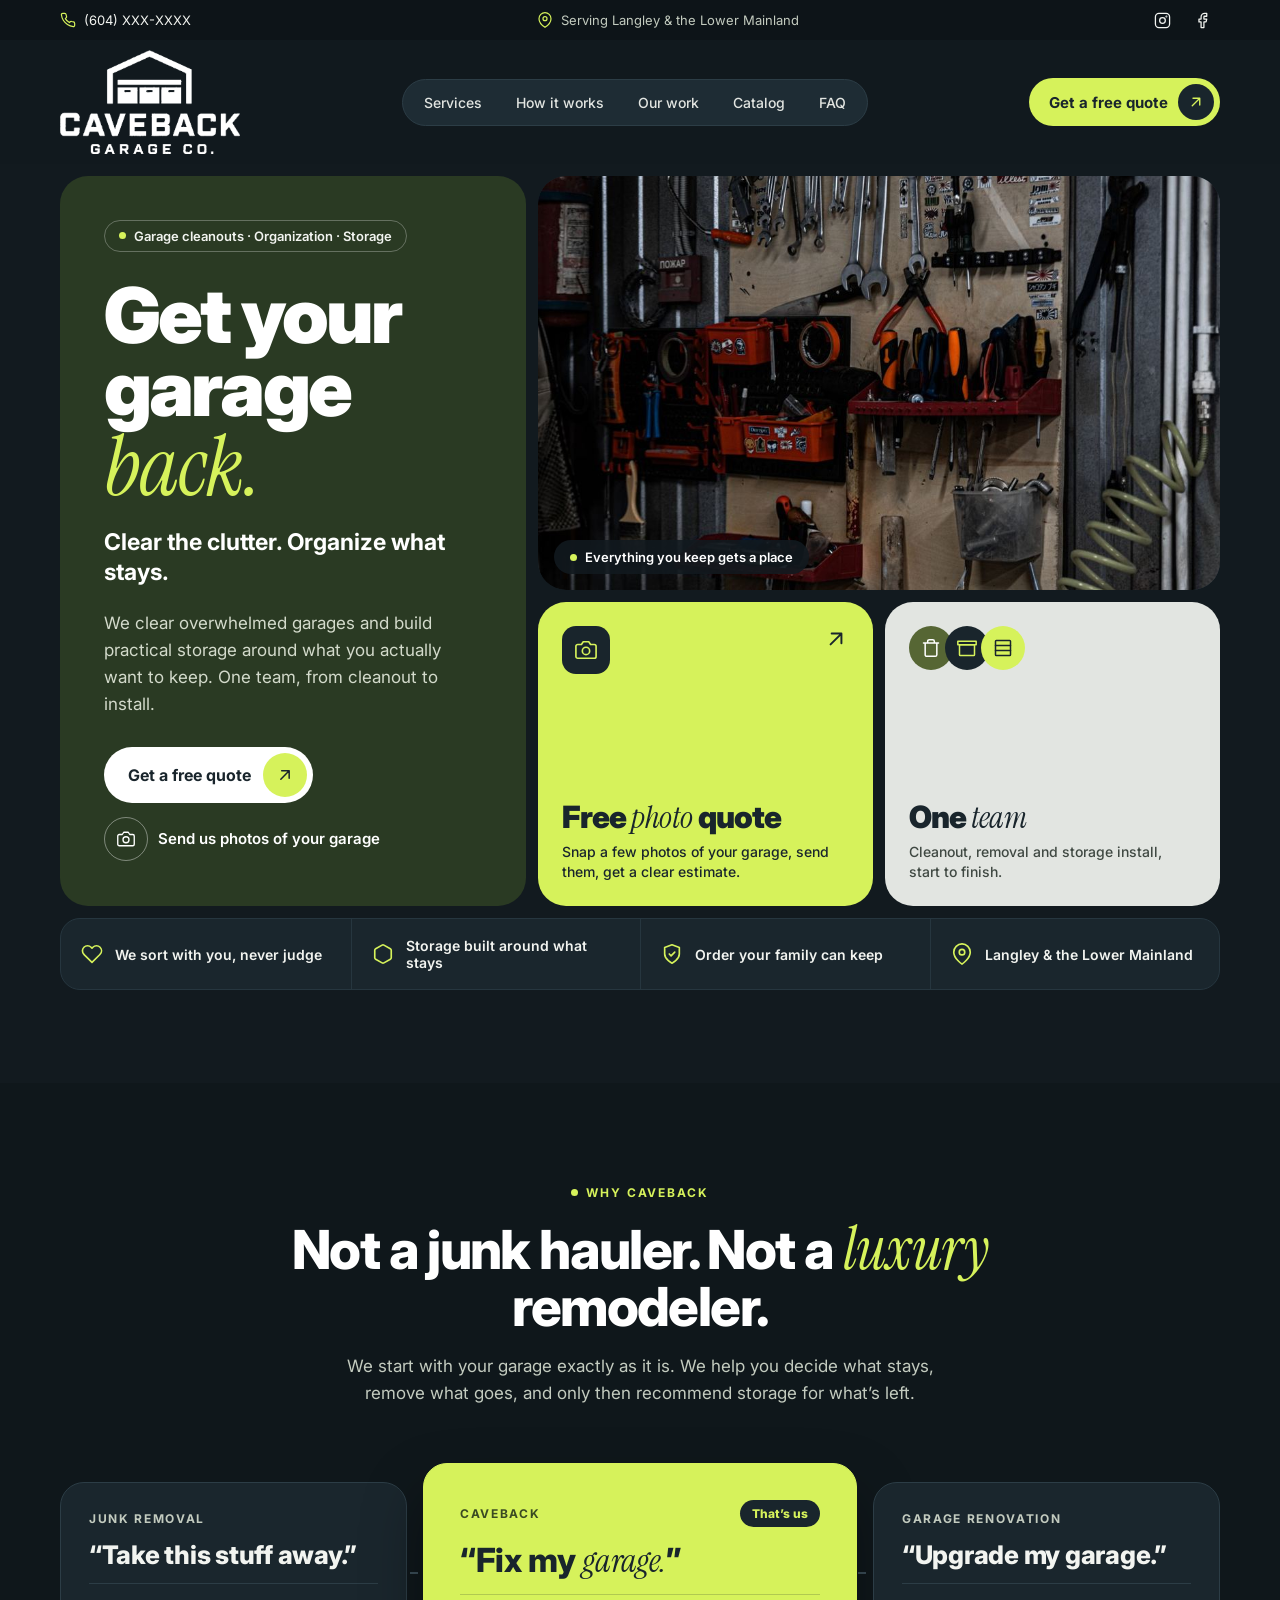
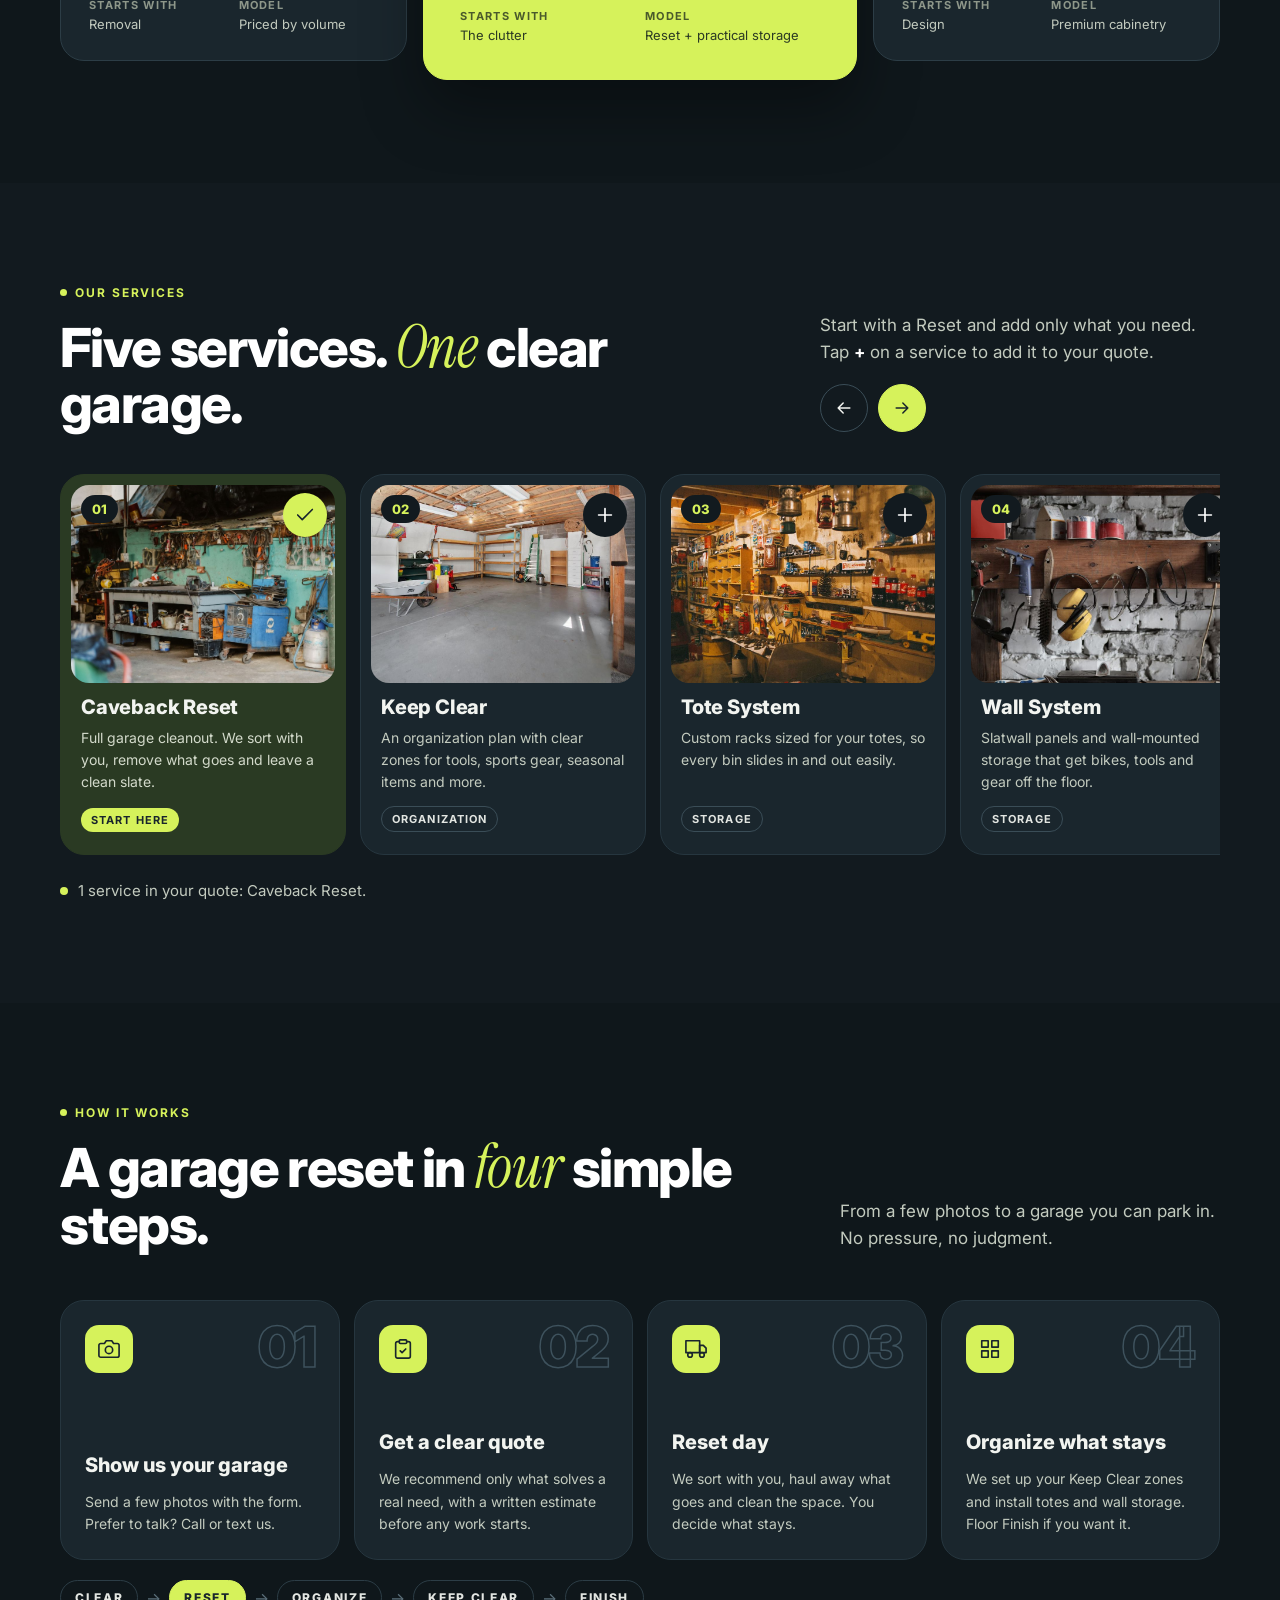
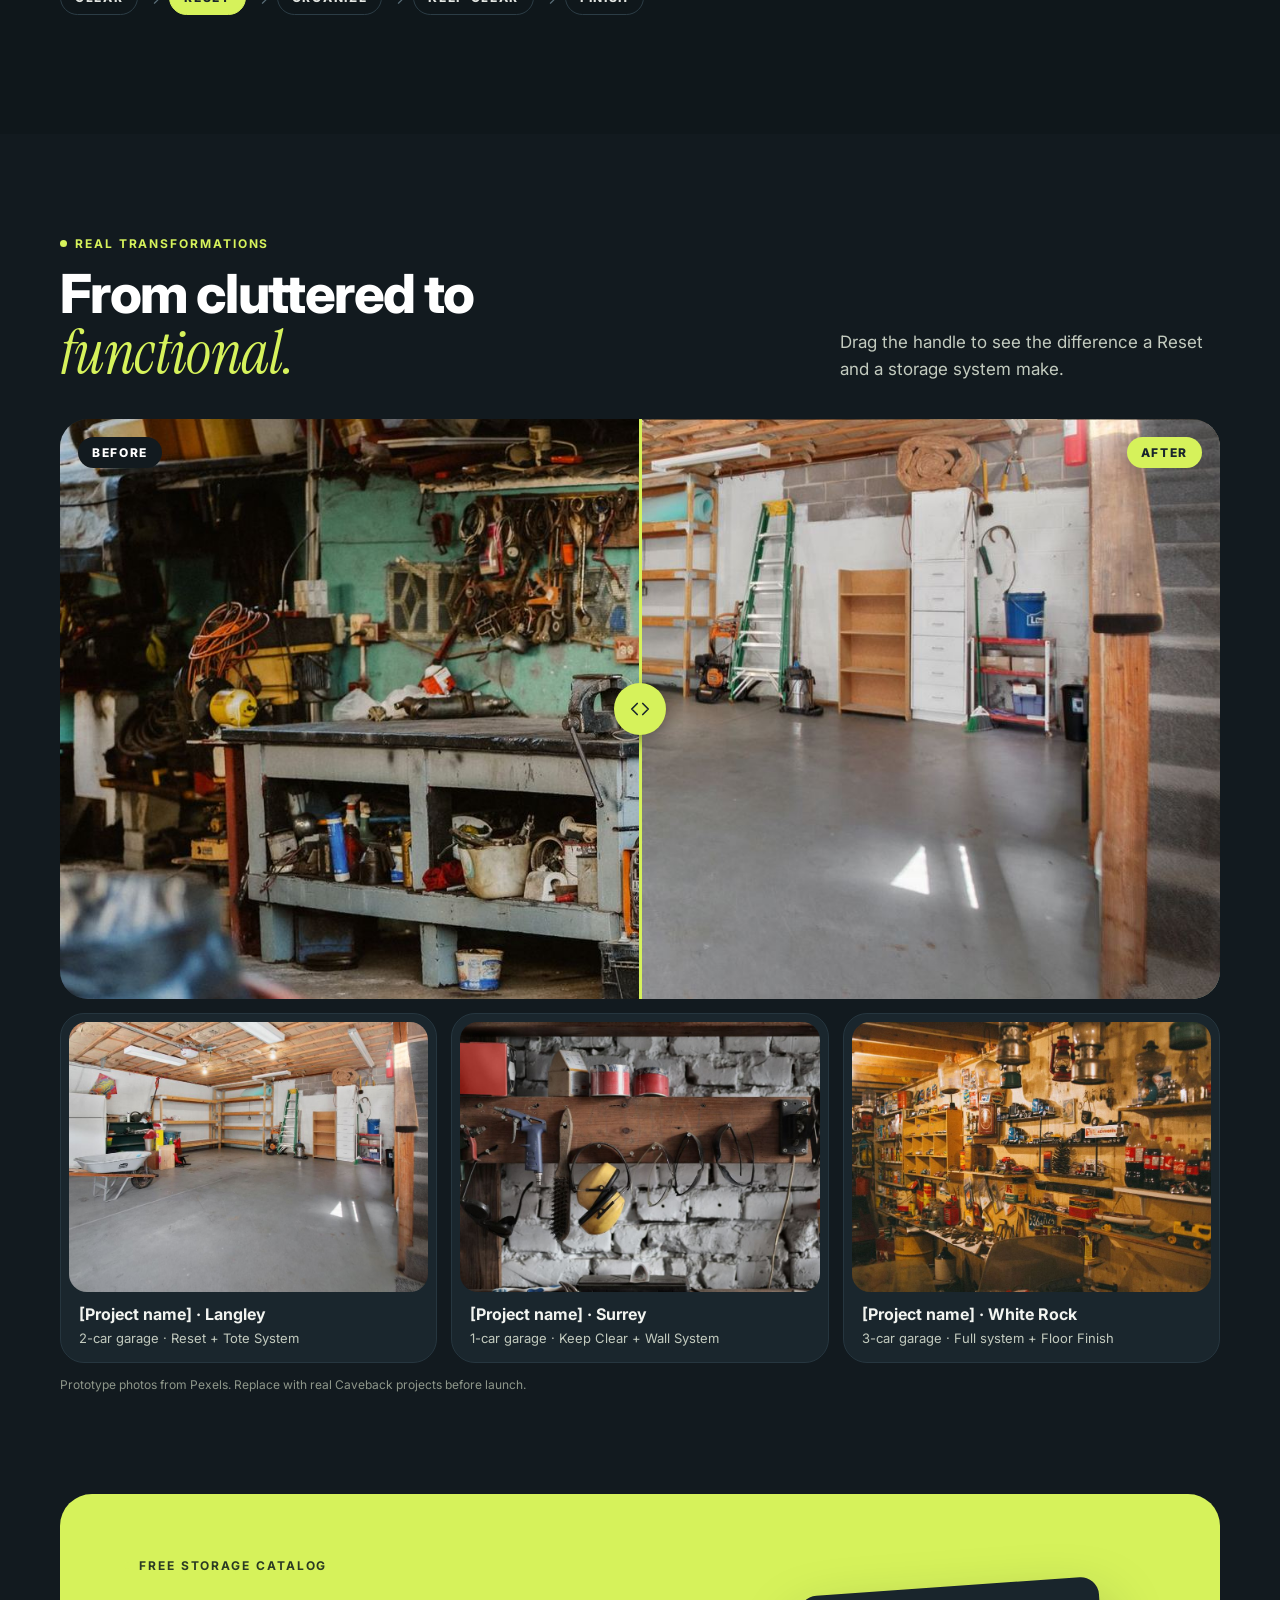
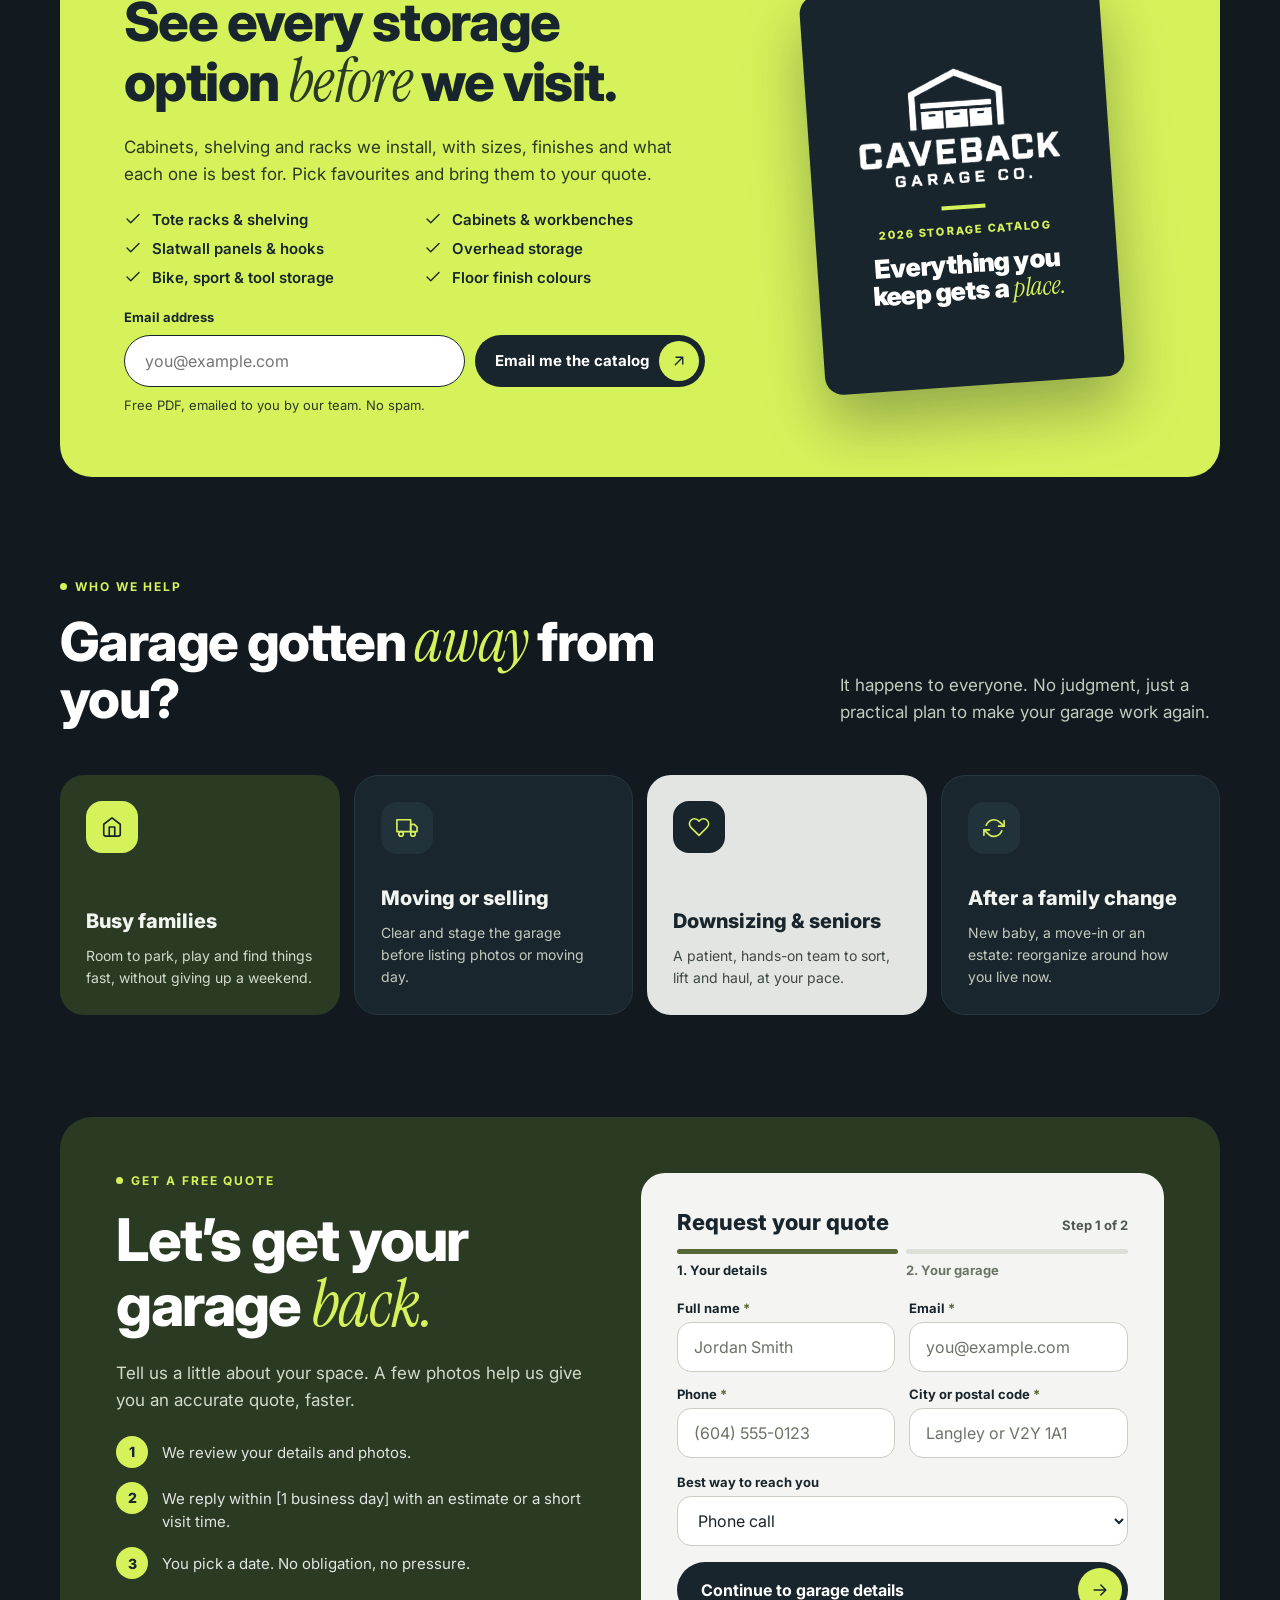
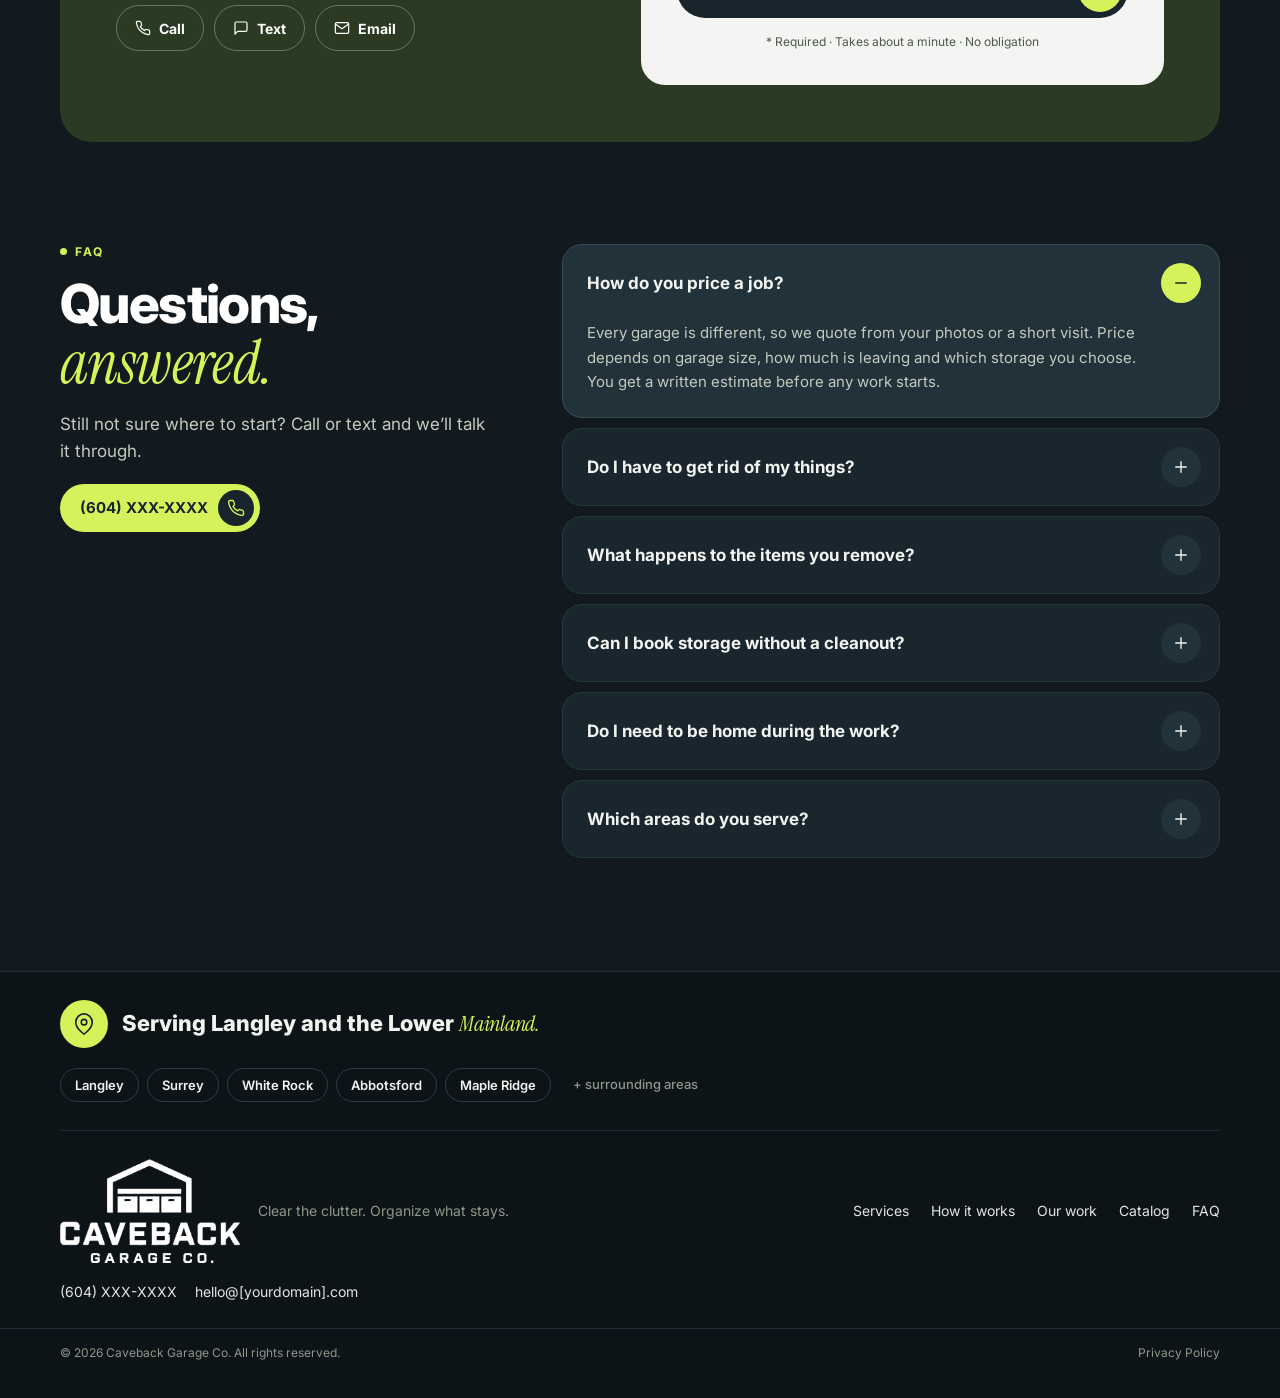
==== site/v2/index.html @ 1548de75 "Add v2 one-page design at /v2/ (bento hero, lime accent) Static page generated from the Dark v2 canv" ====
<!doctype html>
<html lang="en">
<head>
<meta charset="utf-8">
<meta name="viewport" content="width=device-width, initial-scale=1">
<meta name="robots" content="noindex, nofollow">
<title>Caveback Garage Co. – Get your garage back.</title>
<meta name="description" content="Garage cleanouts, organization and practical storage in Langley and the Lower Mainland.">
<link rel="stylesheet" href="https://fonts.googleapis.com/css2?family=Inter:opsz,wght@14..32,400..900&amp;family=Instrument+Serif:ital@0;1&amp;display=swap">
<style>
body{margin:0;background:#121A1F}
*{box-sizing:border-box}
a{color:#D6F25B}a:hover{color:#E8F9A0}
.pg{background:#121A1F;color:#F2F4F0;font-family:'Inter',system-ui,sans-serif;-webkit-font-smoothing:antialiased;font-optical-sizing:auto;overflow-x:clip}
.wrap{max-width:1240px;margin:0 auto;padding:0 clamp(16px,3.4vw,40px)}
.i{width:22px;height:22px;fill:none;stroke:currentColor;stroke-width:1.8;stroke-linecap:round;stroke-linejoin:round;flex-shrink:0}
.sr{position:absolute;width:1px;height:1px;overflow:hidden;clip:rect(0 0 0 0);white-space:nowrap}
.serif{font-family:'Instrument Serif',Georgia,serif;font-style:italic;font-weight:400;letter-spacing:-.01em}
.eyebrow{display:inline-flex;align-items:center;gap:8px;margin:0;font-size:12px;font-weight:700;letter-spacing:.16em;text-transform:uppercase;color:#D6F25B}
.eyebrow::before{content:"";width:7px;height:7px;border-radius:50%;background:#D6F25B}
.h2{margin:0;font-size:clamp(34px,4.2vw,58px);line-height:1.02;font-weight:800;letter-spacing:-.03em;color:#FFFFFF}
.h2 .serif{font-size:1.12em;color:#D6F25B}
.lead{margin:0;font-size:17px;line-height:1.6;color:#C3CBBF}
.sec{padding:clamp(64px,8vw,112px) 0}
:focus-visible{outline:3px solid #D6F25B;outline-offset:3px}
input,select,textarea,button{font:inherit}
.btn-lime{display:inline-flex;align-items:center;gap:10px;background:#D6F25B;color:#19252C;text-decoration:none;font-weight:700;font-size:15px;padding:6px 6px 6px 20px;border-radius:999px;min-height:48px;border:0;cursor:pointer}
.btn-lime:hover{background:#E4F88A;color:#19252C}
.btn-lime .dot{display:flex;align-items:center;justify-content:center;width:36px;height:36px;border-radius:50%;background:#19252C;color:#D6F25B}
.btn-white{display:inline-flex;align-items:center;gap:12px;background:#FFFFFF;color:#19252C;text-decoration:none;font-weight:700;font-size:16px;padding:6px 6px 6px 24px;border-radius:999px;min-height:56px}
.btn-white:hover{background:#E2E5E1;color:#19252C}
.btn-white .dot{display:flex;align-items:center;justify-content:center;width:44px;height:44px;border-radius:50%;background:#D6F25B;color:#19252C}
.circ{display:inline-flex;align-items:center;justify-content:center;width:48px;height:48px;border-radius:50%;border:1.5px solid #3A4D57;background:transparent;color:#F2F4F0;cursor:pointer;padding:0}
.circ:hover{border-color:#D6F25B;color:#D6F25B}
.circ-lime{background:#D6F25B;border-color:#D6F25B;color:#19252C}
.circ-lime:hover{background:#E4F88A;color:#19252C}
.slats{background-image:repeating-linear-gradient(180deg,rgba(255,255,255,0.035) 0 2px,transparent 2px 26px)}
/* header */
.ub{background:#0D1418;font-size:13px;color:#C3CBBF}
.ub .wrap{display:flex;justify-content:space-between;align-items:center;gap:16px;min-height:40px}
.ub a{color:#F2F4F0;text-decoration:none}
.hdr{position:sticky;top:0;z-index:40;background:rgba(18,26,31,0.92);backdrop-filter:blur(10px);-webkit-backdrop-filter:blur(10px)}
.hdr .wrap{display:flex;justify-content:space-between;align-items:center;gap:20px;padding-top:10px;padding-bottom:10px}
.navpill{display:flex;gap:2px;background:#1E2C34;border:1px solid #2C3D46;border-radius:999px;padding:5px}
.navpill a{color:#E2E5E1;text-decoration:none;font-size:14px;font-weight:500;padding:9px 16px;border-radius:999px}
.navpill a:hover{background:#2C3D46;color:#FFFFFF}
.menu-btn{display:none}
.mnav{display:flex;flex-direction:column;gap:4px;padding:8px 0 16px}
.mnav a{color:#F2F4F0;text-decoration:none;font-size:20px;font-weight:700;padding:12px 4px;border-bottom:1px solid #22323B}
/* hero bento */
.bento{display:grid;grid-template-columns:1.25fr .9fr .9fr;grid-template-rows:auto auto;gap:12px;padding-top:12px}
.b-main{grid-row:1 / span 2;background:#2A3A23;border-radius:28px;padding:clamp(28px,3.4vw,48px);display:flex;flex-direction:column;justify-content:space-between;gap:28px;min-height:560px;position:relative;overflow:hidden}
.b-photo{grid-column:2 / span 2;border-radius:28px;overflow:hidden;position:relative;min-height:330px;background:#22323B}
.b-photo img{position:absolute;inset:0;width:100%;height:100%;object-fit:cover;display:block}
.b-lime{background:#D6F25B;color:#19252C;border-radius:28px;padding:24px;display:flex;flex-direction:column;justify-content:space-between;gap:20px;min-height:220px;text-decoration:none}
.b-lime:hover{color:#19252C;background:#E1F77C}
.b-concrete{background:#E2E5E1;color:#19252C;border-radius:28px;padding:24px;display:flex;flex-direction:column;justify-content:space-between;gap:20px;min-height:220px}
.h1{margin:0;font-size:clamp(48px,6vw,92px);line-height:.95;font-weight:900;letter-spacing:-.035em;color:#FFFFFF}
.h1 .serif{font-size:1.1em;color:#D6F25B}
.tag{display:inline-flex;align-items:center;gap:8px;align-self:flex-start;border:1px solid rgba(255,255,255,.28);border-radius:999px;padding:7px 14px;font-size:13px;font-weight:600;color:#F2F4F0}
.tag::before{content:"";width:7px;height:7px;border-radius:50%;background:#D6F25B}
/* trust */
.trust{display:grid;grid-template-columns:repeat(4,minmax(0,1fr));gap:0;margin-top:12px;background:#1A262D;border:1px solid #26363F;border-radius:20px}
.trust li{display:flex;align-items:center;gap:12px;padding:18px 20px;font-size:14px;font-weight:600;border-left:1px solid #26363F}
.trust li:first-child{border-left:0}
.trust .i{color:#D6F25B}
/* spectrum */
.spec{display:grid;grid-template-columns:1fr 1.25fr 1fr;gap:16px;align-items:center;position:relative;margin-top:56px}
.spec::before{content:"";position:absolute;left:4%;right:4%;top:50%;height:2px;background:repeating-linear-gradient(90deg,#3A4D57 0 8px,transparent 8px 16px)}
.spec-card{position:relative;background:#1A262D;border:1px solid #2C3D46;border-radius:24px;padding:28px;display:flex;flex-direction:column;gap:14px}
.spec-card.hi{background:#D6F25B;color:#19252C;border-color:#D6F25B;padding:36px;box-shadow:0 30px 60px rgba(0,0,0,.35)}
.spec-k{font-size:12px;font-weight:700;letter-spacing:.14em;text-transform:uppercase;color:#C3CBBF}
.spec-card.hi .spec-k{color:#3A4A22}
.spec-q{font-size:clamp(22px,2vw,28px);font-weight:800;line-height:1.15;letter-spacing:-.01em}
.spec-meta{display:grid;grid-template-columns:1fr 1fr;gap:10px;border-top:1px solid #2C3D46;padding-top:14px;font-size:13px;color:#C3CBBF}
.spec-card.hi .spec-meta{border-color:rgba(25,37,44,.2);color:#2B3A23}
.spec-meta b{display:block;font-size:11px;letter-spacing:.12em;text-transform:uppercase;margin-bottom:4px;color:#8E978A}
.spec-card.hi .spec-meta b{color:#4A5A2B}
/* services */
.track{list-style:none;margin:0;padding:2px 2px 8px;display:flex;gap:14px;overflow-x:auto;scroll-snap-type:x mandatory;scroll-behavior:smooth;scrollbar-width:none;position:relative}
.track::-webkit-scrollbar{display:none}
.svc{flex:0 0 286px;scroll-snap-align:start;background:#1A262D;border:1px solid #26363F;border-radius:24px;padding:10px 10px 22px;display:flex;flex-direction:column;gap:12px;position:relative}
.svc.feat{background:#2A3A23;border-color:#2A3A23}
.svc-img{position:relative;border-radius:18px;overflow:hidden;aspect-ratio:4/3;background:#22323B}
.svc-img img{width:100%;height:100%;object-fit:cover;display:block}
.svc-num{position:absolute;top:10px;left:10px;font-size:13px;font-weight:800;background:#121A1F;color:#D6F25B;border-radius:999px;padding:6px 11px}
.svc-add{position:absolute;top:8px;right:8px;width:44px;height:44px;border-radius:50%;border:0;display:flex;align-items:center;justify-content:center;cursor:pointer}
.svc-body{padding:0 10px;display:flex;flex-direction:column;gap:8px;flex-grow:1}
.svc h3{margin:0;font-size:20px;font-weight:800;letter-spacing:-.01em}
.svc p{margin:0;font-size:14px;line-height:1.55;color:#C3CBBF;flex-grow:1}
.svc-tag{align-self:flex-start;font-size:11px;font-weight:700;letter-spacing:.1em;text-transform:uppercase;border-radius:999px;padding:5px 10px;margin-top:6px}
/* steps */
.steps{list-style:none;margin:48px 0 0;padding:0;display:grid;grid-template-columns:repeat(4,minmax(0,1fr));gap:14px}
.step{background:#1A262D;border:1px solid #26363F;border-radius:24px;padding:24px;display:flex;flex-direction:column;gap:14px;min-height:260px}
.step-top{display:flex;justify-content:space-between;align-items:flex-start}
.step-ico{display:flex;align-items:center;justify-content:center;width:48px;height:48px;border-radius:14px;background:#D6F25B;color:#19252C}
.step-num{font-size:56px;line-height:.8;font-weight:900;letter-spacing:-.04em;color:transparent;-webkit-text-stroke:1.5px #3E525D}
.step h3{margin:auto 0 0;font-size:20px;font-weight:800}
.step p{margin:0;font-size:14px;line-height:1.6;color:#C3CBBF}
.journey{display:flex;flex-wrap:wrap;align-items:center;gap:8px;margin-top:20px}
.journey span.c{font-size:12px;font-weight:800;letter-spacing:.14em;border:1px solid #2C3D46;border-radius:999px;padding:9px 14px;color:#E2E5E1}
.journey span.c.on{background:#D6F25B;border-color:#D6F25B;color:#19252C}
.journey .ar{color:#5C707B}
/* work */
.ba{position:relative;border-radius:28px;overflow:hidden;aspect-ratio:16/8;user-select:none;background:#22323B}
.ba img{position:absolute;inset:0;width:100%;height:100%;object-fit:cover;display:block}
.ba-range{position:absolute;inset:0;width:100%;height:100%;opacity:0;margin:0;cursor:ew-resize;z-index:4}
.ba-range:focus-visible ~ .ba-handle .ba-knob{outline:3px solid #D6F25B;outline-offset:3px}
.ba-tag{position:absolute;top:18px;z-index:2;font-size:12px;font-weight:800;letter-spacing:.14em;padding:8px 14px;border-radius:999px}
.ba-card{position:absolute;left:18px;bottom:18px;z-index:5;background:#121A1F;border-radius:20px;padding:18px 20px;display:flex;flex-direction:column;gap:10px;max-width:300px;pointer-events:none}
.ba-card li{display:flex;gap:10px;align-items:center;font-size:14px;font-weight:600}
.gal{list-style:none;margin:14px 0 0;padding:0;display:grid;grid-template-columns:repeat(3,minmax(0,1fr));gap:14px}
.gal li{background:#1A262D;border:1px solid #26363F;border-radius:24px;padding:8px 8px 16px;display:flex;flex-direction:column;gap:12px}
.gal img{width:100%;aspect-ratio:4/3;object-fit:cover;border-radius:18px;display:block}
.gal strong{font-size:16px;padding:0 10px}
.gal span{font-size:13px;color:#C3CBBF;padding:0 10px;margin-top:-6px}
/* catalog */
.cat{background:#D6F25B;color:#19252C;border-radius:32px;padding:clamp(28px,5vw,64px);display:grid;grid-template-columns:1.2fr .8fr;gap:clamp(28px,5vw,64px);align-items:center;overflow:hidden}
.cat .h2{color:#19252C}
.cat .h2 .serif{color:#2A3A23}
.cat-list{list-style:none;margin:0;padding:0;display:grid;grid-template-columns:repeat(2,minmax(0,1fr));gap:10px 20px}
.cat-list li{display:flex;gap:10px;align-items:center;font-size:15px;font-weight:600}
.cat-field{flex:1 1 220px;min-height:52px;border-radius:999px;border:1.5px solid #19252C;background:#FFFFFF;color:#19252C;padding:0 20px;font-size:16px}
.cat-btn{display:inline-flex;align-items:center;gap:10px;background:#19252C;color:#FFFFFF;border:0;border-radius:999px;padding:6px 6px 6px 20px;min-height:52px;font-weight:700;font-size:15px;cursor:pointer}
.cat-btn .dot{display:flex;align-items:center;justify-content:center;width:40px;height:40px;border-radius:50%;background:#D6F25B;color:#19252C}
.cover{position:relative;justify-self:center;width:min(100%,300px);aspect-ratio:3/4;transform:rotate(-4deg)}
.cover-in{position:absolute;inset:0;border-radius:18px;background:#19252C;color:#FFFFFF;display:flex;flex-direction:column;align-items:center;justify-content:center;text-align:center;gap:14px;padding:28px;box-shadow:0 30px 60px rgba(25,37,44,.35)}
/* who */
.who{list-style:none;margin:48px 0 0;padding:0;display:grid;grid-template-columns:repeat(4,minmax(0,1fr));gap:14px}
.who li{border-radius:24px;padding:26px;display:flex;flex-direction:column;gap:12px;min-height:240px}
.who h3{margin:auto 0 0;font-size:20px;font-weight:800}
.who p{margin:0;font-size:14px;line-height:1.55}
/* quote */
.qpanel{background:#2A3A23;border-radius:32px;padding:clamp(24px,4.4vw,64px);display:grid;grid-template-columns:.95fr 1.05fr;gap:clamp(28px,4vw,56px);align-items:start}
.qnum{list-style:none;margin:0;padding:0;display:flex;flex-direction:column;gap:14px}
.qnum li{display:flex;gap:14px;align-items:flex-start;font-size:15px;line-height:1.55;color:#E2E5E1}
.qnum li span:first-child{display:flex;align-items:center;justify-content:center;width:32px;height:32px;border-radius:50%;background:#D6F25B;color:#19252C;font-size:14px;font-weight:800;flex-shrink:0}
.qnum li span:last-child{padding-top:5px}
.cpill{display:inline-flex;align-items:center;gap:8px;border:1.5px solid rgba(255,255,255,.3);color:#FFFFFF;text-decoration:none;font-weight:700;font-size:14px;padding:0 18px;border-radius:999px;min-height:46px}
.cpill:hover{border-color:#D6F25B;color:#D6F25B}
.fcard{background:#F4F5F2;color:#19252C;border-radius:24px;padding:clamp(22px,3vw,36px)}
.flabel{display:block;font-size:13px;font-weight:700;margin-bottom:6px;color:#19252C}
.field{width:100%;min-height:50px;padding:12px 16px;border:1.5px solid #C9CEC4;border-radius:14px;background:#FFFFFF;color:#19252C;font-size:16px}
.field:focus{border-color:#566634;outline:3px solid #D6F25B;outline-offset:0}
.field::placeholder{color:#6B7366}
.fgrid{display:grid;grid-template-columns:repeat(2,minmax(0,1fr));gap:14px}
.fsend{display:flex;align-items:center;justify-content:space-between;gap:10px;width:100%;background:#19252C;color:#FFFFFF;border:0;border-radius:999px;padding:6px 6px 6px 24px;min-height:56px;font-weight:700;font-size:16px;cursor:pointer}
.fsend .dot{display:flex;align-items:center;justify-content:center;width:44px;height:44px;border-radius:50%;background:#D6F25B;color:#19252C}
.fback{display:inline-flex;align-items:center;gap:8px;background:transparent;border:1.5px solid #C9CEC4;color:#19252C;border-radius:999px;padding:0 18px;min-height:56px;font-weight:700;font-size:15px;cursor:pointer;flex-shrink:0}
.chip{display:inline-flex;align-items:center;gap:6px;min-height:44px;padding:0 16px;border-radius:999px;font-weight:600;font-size:14px;cursor:pointer}
.drop{display:flex;align-items:center;gap:14px;border:1.5px dashed #A9B0A3;border-radius:14px;padding:14px 16px;background:#FFFFFF;cursor:pointer}
/* faq */
.faq-row{background:#1A262D;border:1px solid #26363F;border-radius:20px;margin-bottom:10px}
.faq-row.open{background:#22323B;border-color:#3A4D57}
.faq-q{width:100%;display:flex;justify-content:space-between;align-items:center;gap:16px;background:transparent;border:0;padding:18px 18px 18px 24px;text-align:left;color:#F2F4F0;font-size:17px;font-weight:700;cursor:pointer;min-height:64px}
.faq-ico{display:flex;align-items:center;justify-content:center;width:40px;height:40px;border-radius:50%;flex-shrink:0}
/* footer */
.foot{background:#0D1418;border-top:1px solid #1E2C34;overflow:hidden}
.foot-row{display:flex;justify-content:space-between;align-items:center;gap:20px 40px;flex-wrap:wrap;padding:28px 0}
.foot a{color:#E2E5E1;text-decoration:none}
.foot a:hover{color:#D6F25B}
.cities{list-style:none;margin:0;padding:0;display:flex;flex-wrap:wrap;gap:8px}
.cities li{font-size:13px;font-weight:600;border:1px solid #2C3D46;border-radius:999px;padding:8px 14px}
.giant{font-size:clamp(44px,8.2vw,118px);font-weight:900;letter-spacing:-.045em;line-height:1;color:#1E2C34;margin:8px 0 0;padding-bottom:20px;overflow-wrap:break-word}
.giant .serif{color:#22323B}
.mcta{display:none}
/* responsive */
@media (max-width:1000px){
.navpill{display:none}
.hdr-phone{display:none}
.menu-btn{display:inline-flex}
.bento{grid-template-columns:1fr 1fr}
.b-main{grid-row:auto;grid-column:1 / span 2;min-height:0}
.b-photo{grid-column:1 / span 2;min-height:300px}
.trust{grid-template-columns:repeat(2,minmax(0,1fr))}
.trust li:nth-child(3){border-left:0}
.trust li:nth-child(n+3){border-top:1px solid #26363F}
.spec{grid-template-columns:1fr;gap:12px}
.spec::before{display:none}
.spec-card.hi{order:-1}
.steps{grid-template-columns:repeat(2,minmax(0,1fr))}
.ba{aspect-ratio:4/3}
.gal{grid-template-columns:1fr 1fr}
.cat{grid-template-columns:1fr}
.who{grid-template-columns:repeat(2,minmax(0,1fr))}
.qpanel{grid-template-columns:1fr}
.faqgrid{grid-template-columns:1fr !important}
}
@media (max-width:600px){
.ub-area,.ub-social{display:none !important}
.ub .wrap{justify-content:center}
.hdr-cta-label{display:none}
.hdr-cta{padding:6px !important}
.b-lime,.b-concrete{min-height:190px;padding:20px}
.trust{grid-template-columns:1fr}
.trust li{border-left:0 !important;border-top:1px solid #26363F}
.trust li:first-child{border-top:0}
.steps{grid-template-columns:1fr}
.step{min-height:0}
.gal{display:flex;overflow-x:auto;scroll-snap-type:x mandatory;scrollbar-width:none}
.gal li{flex:0 0 82%;scroll-snap-align:start}
.ba-card{position:relative;left:auto;bottom:auto;max-width:none;margin:12px 0 0;background:#1A262D}
.ba-wrap .ba{aspect-ratio:1/1}
.cat-list{grid-template-columns:1fr}
.who{grid-template-columns:1fr}
.who li{min-height:0}
.fgrid{grid-template-columns:1fr}
.giant{font-size:13.5vw;line-height:1.02}
.mcta{display:grid;grid-template-columns:1fr 1.5fr;gap:8px;position:fixed;left:0;right:0;bottom:0;z-index:60;padding:10px 12px;background:rgba(13,20,24,0.97);border-top:1px solid #26363F}
.pg{padding-bottom:72px}
}

[hidden]{display:none !important}
.svc-add{background:#121A1F;color:#FFFFFF}
.svc-add[aria-pressed="true"]{background:#D6F25B;color:#19252C}
.chip{border:1.5px solid #C9CEC4;background:#FFFFFF;color:#19252C}
.chip[aria-pressed="true"]{background:#566634;border-color:#566634;color:#FFFFFF}
.faq-ico{background:#22323B;color:#F2F4F0}
.faq-row.open .faq-ico{background:#D6F25B;color:#19252C}
.fsend[aria-busy="true"],.cat-btn[aria-busy="true"]{opacity:.7;cursor:progress}
html{scroll-behavior:smooth;scroll-padding-top:90px}
@media (prefers-reduced-motion:reduce){html,.track{scroll-behavior:auto}}
</style>
<script>window.CAVEBACK_FORMS = 'netlify';</script>
<script src="v2.js" defer></script>
</head>
<body>
<div class="pg">

<!-- Utility bar -->
<div class="ub"><div class="wrap">
<a href="tel:+16040000000" style="display:inline-flex;align-items:center;gap:8px;min-height:40px"><svg class="i" viewBox="0 0 24 24" aria-hidden="true" style="width:16px;height:16px;color:#D6F25B"><path d="M22 16.9v3a2 2 0 0 1-2.2 2 19.8 19.8 0 0 1-8.6-3.1 19.5 19.5 0 0 1-6-6A19.8 19.8 0 0 1 2.1 4.2 2 2 0 0 1 4.1 2h3a2 2 0 0 1 2 1.7c.1 1 .4 1.9.7 2.8a2 2 0 0 1-.5 2.1L8 9.9a16 16 0 0 0 6 6l1.3-1.3a2 2 0 0 1 2.1-.4c.9.3 1.8.6 2.8.7a2 2 0 0 1 1.7 2z"></path></svg>(604) XXX-XXXX</a>
<span class="ub-area" style="display:inline-flex;align-items:center;gap:8px"><svg class="i" viewBox="0 0 24 24" aria-hidden="true" style="width:16px;height:16px;color:#D6F25B"><path d="M21 10c0 7-9 13-9 13s-9-6-9-13a9 9 0 0 1 18 0z"></path><circle cx="12" cy="10" r="3"></circle></svg>Serving Langley &amp; the Lower Mainland</span>
<span class="ub-social" style="display:flex;gap:4px">
<a href="#instagram" aria-label="Caveback on Instagram" style="display:flex;align-items:center;justify-content:center;width:36px;height:36px"><svg class="i" viewBox="0 0 24 24" aria-hidden="true" style="width:17px;height:17px"><rect x="2" y="2" width="20" height="20" rx="5"></rect><circle cx="12" cy="12" r="4"></circle><circle cx="17.5" cy="6.5" r=".5"></circle></svg></a>
<a href="#facebook" aria-label="Caveback on Facebook" style="display:flex;align-items:center;justify-content:center;width:36px;height:36px"><svg class="i" viewBox="0 0 24 24" aria-hidden="true" style="width:17px;height:17px"><path d="M18 2h-3a5 5 0 0 0-5 5v3H7v4h3v8h4v-8h3l1-4h-4V7a1 1 0 0 1 1-1h3z"></path></svg></a>
</span>
</div></div>

<!-- Header -->
<header class="hdr">
<div class="wrap">
<a href="#top" aria-label="Caveback Garage Co. home" style="display:flex"><img src="img/caveback-logo-reversed.png" alt="Caveback Garage Co." style="width:180px;height:auto;display:block"></a>
<nav class="navpill" aria-label="Main">
<a href="#services">Services</a><a href="#how">How it works</a><a href="#work">Our work</a><a href="#catalog">Catalog</a><a href="#faq">FAQ</a>
</nav>
<div style="display:flex;align-items:center;gap:10px">
<a class="btn-lime hdr-cta" href="#quote"><span class="hdr-cta-label">Get a free quote</span><span class="dot"><svg class="i" viewBox="0 0 24 24" aria-hidden="true" style="width:18px;height:18px"><path d="M7 17L17 7M8 7h9v9"></path></svg></span><span class="sr">Get a free quote</span></a>
<button class="circ menu-btn" type="button" aria-expanded="false" id="menu-btn" aria-controls="mnav" aria-label="Menu"><svg class="i" viewBox="0 0 24 24" aria-hidden="true"><path d="M4 7h16M4 12h16M4 17h16"></path></svg></button>
</div>
</div>
<div id="mnav-wrap" hidden>
<div class="wrap"><nav class="mnav" id="mnav" aria-label="Mobile">
<a href="#services" data-close-menu>Services</a><a href="#how" data-close-menu>How it works</a><a href="#work" data-close-menu>Our work</a><a href="#catalog" data-close-menu>Catalog</a><a href="#faq" data-close-menu>FAQ</a>
</nav></div>
</div>
</header>

<!-- HERO (bento) -->
<section id="top" style="padding-bottom:clamp(48px,6vw,80px)">
<div class="wrap">
<div class="bento">
<div class="b-main slats">
<span class="tag">Garage cleanouts · Organization · Storage</span>
<div style="display:flex;flex-direction:column;gap:22px">
<h1 class="h1">Get your garage <span class="serif">back.</span></h1>
<p style="margin:0;font-size:clamp(20px,1.8vw,24px);font-weight:700;line-height:1.3;color:#FFFFFF">Clear the clutter. Organize what stays.</p>
<p style="margin:0;font-size:17px;line-height:1.6;color:#D3DACB;max-width:460px">We clear overwhelmed garages and build practical storage around what you actually want to keep. One team, from cleanout to install.</p>
</div>
<div style="display:flex;align-items:center;gap:12px 22px;flex-wrap:wrap">
<a class="btn-white" href="#quote">Get a free quote<span class="dot"><svg class="i" viewBox="0 0 24 24" aria-hidden="true" style="width:20px;height:20px"><path d="M7 17L17 7M8 7h9v9"></path></svg></span></a>
<a href="#quote" style="display:inline-flex;align-items:center;gap:10px;color:#FFFFFF;font-weight:600;font-size:15px;text-decoration:none;min-height:48px"><span style="display:flex;align-items:center;justify-content:center;width:44px;height:44px;border-radius:50%;border:1.5px solid rgba(255,255,255,.4)"><svg class="i" viewBox="0 0 24 24" aria-hidden="true" style="width:18px;height:18px"><path d="M23 19a2 2 0 0 1-2 2H3a2 2 0 0 1-2-2V8a2 2 0 0 1 2-2h4l2-3h6l2 3h4a2 2 0 0 1 2 2z"></path><circle cx="12" cy="13" r="4"></circle></svg></span>Send us photos of your garage</a>
</div>
</div>
<div class="b-photo">
<img src="img/hero-garage-wall.jpg" alt="An organized garage wall with tools hung on a pegboard">
<span style="position:absolute;left:16px;bottom:16px;display:inline-flex;align-items:center;gap:8px;background:rgba(18,26,31,0.88);color:#FFFFFF;border-radius:999px;padding:9px 16px;font-size:13px;font-weight:600"><span style="width:7px;height:7px;border-radius:50%;background:#D6F25B"></span>Everything you keep gets a place</span>
</div>
<a class="b-lime" href="#quote">
<div style="display:flex;justify-content:space-between;align-items:flex-start"><span style="display:flex;align-items:center;justify-content:center;width:48px;height:48px;border-radius:14px;background:#19252C;color:#D6F25B"><svg class="i" viewBox="0 0 24 24" aria-hidden="true"><path d="M23 19a2 2 0 0 1-2 2H3a2 2 0 0 1-2-2V8a2 2 0 0 1 2-2h4l2-3h6l2 3h4a2 2 0 0 1 2 2z"></path><circle cx="12" cy="13" r="4"></circle></svg></span><svg class="i" viewBox="0 0 24 24" aria-hidden="true" style="width:26px;height:26px"><path d="M7 17L17 7M8 7h9v9"></path></svg></div>
<div><span style="display:block;font-size:clamp(26px,2.4vw,34px);font-weight:900;letter-spacing:-.03em;line-height:1">Free <span class="serif" style="font-weight:400">photo</span> quote</span><span style="display:block;font-size:14px;font-weight:500;margin-top:8px;line-height:1.45">Snap a few photos of your garage, send them, get a clear estimate.</span></div>
</a>
<div class="b-concrete">
<div style="display:flex;gap:6px"><span style="width:44px;height:44px;border-radius:50%;background:#566634;color:#FFFFFF;display:flex;align-items:center;justify-content:center"><svg class="i" viewBox="0 0 24 24" aria-hidden="true" style="width:20px;height:20px"><path d="M3 6h18M8 6V4a2 2 0 0 1 2-2h4a2 2 0 0 1 2 2v2m3 0v14a2 2 0 0 1-2 2H7a2 2 0 0 1-2-2V6"></path></svg></span><span style="width:44px;height:44px;border-radius:50%;background:#19252C;color:#D6F25B;display:flex;align-items:center;justify-content:center;margin-left:-14px"><svg class="i" viewBox="0 0 24 24" aria-hidden="true" style="width:20px;height:20px"><rect x="3" y="8" width="18" height="13" rx="1"></rect><path d="M1 4h22v4H1z"></path></svg></span><span style="width:44px;height:44px;border-radius:50%;background:#D6F25B;color:#19252C;display:flex;align-items:center;justify-content:center;margin-left:-14px"><svg class="i" viewBox="0 0 24 24" aria-hidden="true" style="width:20px;height:20px"><rect x="3" y="3" width="18" height="18" rx="1"></rect><path d="M3 9h18M3 15h18"></path></svg></span></div>
<div><span style="display:block;font-size:clamp(26px,2.4vw,34px);font-weight:900;letter-spacing:-.03em;line-height:1">One <span class="serif" style="font-weight:400">team</span></span><span style="display:block;font-size:14px;font-weight:500;margin-top:8px;line-height:1.45;color:#3F4842">Cleanout, removal and storage install, start to finish.</span></div>
</div>
</div>
<ul class="trust" style="list-style:none;padding:0">
<li><svg class="i" viewBox="0 0 24 24" aria-hidden="true"><path d="M20.8 4.6a5.5 5.5 0 0 0-7.8 0L12 5.7l-1-1.1a5.5 5.5 0 0 0-7.8 7.8l1 1.1L12 21.2l7.8-7.8 1-1.1a5.5 5.5 0 0 0 0-7.7z"></path></svg>We sort with you, never judge</li>
<li><svg class="i" viewBox="0 0 24 24" aria-hidden="true"><path d="M21 16V8a2 2 0 0 0-1-1.7l-7-4a2 2 0 0 0-2 0l-7 4A2 2 0 0 0 3 8v8a2 2 0 0 0 1 1.7l7 4a2 2 0 0 0 2 0l7-4a2 2 0 0 0 1-1.7z"></path></svg>Storage built around what stays</li>
<li><svg class="i" viewBox="0 0 24 24" aria-hidden="true"><path d="M12 22s8-4 8-10V5l-8-3-8 3v7c0 6 8 10 8 10z"></path><path d="M9 12l2 2 4-4"></path></svg>Order your family can keep</li>
<li><svg class="i" viewBox="0 0 24 24" aria-hidden="true"><path d="M21 10c0 7-9 13-9 13s-9-6-9-13a9 9 0 0 1 18 0z"></path><circle cx="12" cy="10" r="3"></circle></svg>Langley &amp; the Lower Mainland</li>
</ul>
</div>
</section>

<!-- WHY CAVEBACK (spectrum) -->
<section class="sec" aria-labelledby="why-h" style="background:#0F171B">
<div class="wrap">
<div style="display:flex;flex-direction:column;align-items:center;text-align:center;gap:18px;max-width:780px;margin:0 auto">
<p class="eyebrow">Why Caveback</p>
<h2 class="h2" id="why-h">Not a junk hauler. Not a <span class="serif">luxury</span> remodeler.</h2>
<p class="lead" style="max-width:600px">We start with your garage exactly as it is. We help you decide what stays, remove what goes, and only then recommend storage for what’s left.</p>
</div>
<div class="spec">
<div class="spec-card"><span class="spec-k">Junk removal</span><span class="spec-q">“Take this stuff away.”</span><div class="spec-meta"><span><b>Starts with</b>Removal</span><span><b>Model</b>Priced by volume</span></div></div>
<div class="spec-card hi"><span style="display:flex;justify-content:space-between;align-items:center;gap:8px"><span class="spec-k">Caveback</span><span style="font-size:12px;font-weight:800;background:#19252C;color:#D6F25B;padding:6px 12px;border-radius:999px">That’s us</span></span><span class="spec-q" style="font-size:clamp(28px,2.6vw,38px)">“Fix my <span class="serif" style="font-weight:400">garage.</span>”</span><div class="spec-meta"><span><b>Starts with</b>The clutter</span><span><b>Model</b>Reset + practical storage</span></div></div>
<div class="spec-card"><span class="spec-k">Garage renovation</span><span class="spec-q">“Upgrade my garage.”</span><div class="spec-meta"><span><b>Starts with</b>Design</span><span><b>Model</b>Premium cabinetry</span></div></div>
</div>
</div>
</section>

<!-- SERVICES -->
<section id="services" class="sec" aria-labelledby="svc-h">
<div class="wrap">
<div style="display:flex;justify-content:space-between;align-items:flex-end;gap:24px 48px;flex-wrap:wrap;margin-bottom:40px">
<div style="display:flex;flex-direction:column;gap:16px;max-width:640px"><p class="eyebrow">Our services</p><h2 class="h2" id="svc-h">Five services. <span class="serif">One</span> clear garage.</h2></div>
<div style="display:flex;flex-direction:column;gap:18px;max-width:400px"><p class="lead">Start with a Reset and add only what you need. Tap <strong style="color:#FFFFFF">+</strong> on a service to add it to your quote.</p>
<div style="display:flex;gap:10px"><button class="circ" type="button" aria-label="Previous services" id="svc-prev"><svg class="i" viewBox="0 0 24 24" aria-hidden="true" style="width:20px;height:20px"><path d="M19 12H5M11 18l-6-6 6-6"></path></svg></button><button class="circ circ-lime" type="button" aria-label="Next services" id="svc-next"><svg class="i" viewBox="0 0 24 24" aria-hidden="true" style="width:20px;height:20px"><path d="M5 12h14M13 6l6 6-6 6"></path></svg></button></div></div>
</div>
<ul class="track" id="svc-track" aria-label="Caveback services">
<li class="svc feat"><div class="svc-img"><img src="img/before-cluttered.jpg" alt="" loading="lazy"><span class="svc-num">01</span><button class="svc-add" type="button" aria-pressed="false" aria-label="Add Caveback Reset to quote" data-svc="reset"><svg class="i" viewBox="0 0 24 24" aria-hidden="true"><path d="M12 5v14M5 12h14"></path></svg></button></div><div class="svc-body"><h3>Caveback Reset</h3><p style="color:#D3DACB">Full garage cleanout. We sort with you, remove what goes and leave a clean slate.</p><span class="svc-tag" style="background:#D6F25B;color:#19252C">Start here</span></div></li>
<li class="svc"><div class="svc-img"><img src="img/project-clear-floor.jpg" alt="" loading="lazy"><span class="svc-num">02</span><button class="svc-add" type="button" aria-pressed="false" aria-label="Add Keep Clear to quote" data-svc="keep"><svg class="i" viewBox="0 0 24 24" aria-hidden="true"><path d="M12 5v14M5 12h14"></path></svg></button></div><div class="svc-body"><h3>Keep Clear</h3><p>An organization plan with clear zones for tools, sports gear, seasonal items and more.</p><span class="svc-tag" style="border:1px solid #3A4D57;color:#E2E5E1">Organization</span></div></li>
<li class="svc"><div class="svc-img"><img src="img/project-shelves.jpg" alt="" loading="lazy"><span class="svc-num">03</span><button class="svc-add" type="button" aria-pressed="false" aria-label="Add Tote System to quote" data-svc="tote"><svg class="i" viewBox="0 0 24 24" aria-hidden="true"><path d="M12 5v14M5 12h14"></path></svg></button></div><div class="svc-body"><h3>Tote System</h3><p>Custom racks sized for your totes, so every bin slides in and out easily.</p><span class="svc-tag" style="border:1px solid #3A4D57;color:#E2E5E1">Storage</span></div></li>
<li class="svc"><div class="svc-img"><img src="img/project-tool-wall.jpg" alt="" loading="lazy"><span class="svc-num">04</span><button class="svc-add" type="button" aria-pressed="false" aria-label="Add Wall System to quote" data-svc="wall"><svg class="i" viewBox="0 0 24 24" aria-hidden="true"><path d="M12 5v14M5 12h14"></path></svg></button></div><div class="svc-body"><h3>Wall System</h3><p>Slatwall panels and wall-mounted storage that get bikes, tools and gear off the floor.</p><span class="svc-tag" style="border:1px solid #3A4D57;color:#E2E5E1">Storage</span></div></li>
<li class="svc"><div class="svc-img"><img src="img/after-organized.jpg" alt="" loading="lazy"><span class="svc-num">05</span><button class="svc-add" type="button" aria-pressed="false" aria-label="Add Floor Finish to quote" data-svc="floor"><svg class="i" viewBox="0 0 24 24" aria-hidden="true"><path d="M12 5v14M5 12h14"></path></svg></button></div><div class="svc-body"><h3>Floor Finish</h3><p>Professional floor coating for a durable, easy-to-clean finish.</p><span class="svc-tag" style="border:1px dashed #5C707B;color:#C3CBBF">Optional upgrade</span></div></li>
</ul>
<p role="status" style="margin:18px 0 0;display:flex;align-items:center;gap:10px;font-size:15px;color:#C3CBBF"><span style="width:8px;height:8px;border-radius:50%;background:#D6F25B;flex-shrink:0"></span><span id="svc-summary">No services selected yet.</span></p>
</div>
</section>

<!-- HOW IT WORKS -->
<section id="how" class="sec" aria-labelledby="how-h" style="background:#0F171B">
<div class="wrap">
<div style="display:flex;justify-content:space-between;align-items:flex-end;gap:20px 48px;flex-wrap:wrap">
<div style="display:flex;flex-direction:column;gap:16px;max-width:680px"><p class="eyebrow">How it works</p><h2 class="h2" id="how-h">A garage reset in <span class="serif">four</span> simple steps.</h2></div>
<p class="lead" style="max-width:380px">From a few photos to a garage you can park in. No pressure, no judgment.</p>
</div>
<ol class="steps">
<li class="step"><div class="step-top"><span class="step-ico"><svg class="i" viewBox="0 0 24 24" aria-hidden="true"><path d="M23 19a2 2 0 0 1-2 2H3a2 2 0 0 1-2-2V8a2 2 0 0 1 2-2h4l2-3h6l2 3h4a2 2 0 0 1 2 2z"></path><circle cx="12" cy="13" r="4"></circle></svg></span><span class="step-num" aria-hidden="true">01</span></div><h3>Show us your garage</h3><p>Send a few photos with the form. Prefer to talk? Call or text us.</p></li>
<li class="step"><div class="step-top"><span class="step-ico"><svg class="i" viewBox="0 0 24 24" aria-hidden="true"><rect x="8" y="2" width="8" height="4" rx="1"></rect><path d="M16 4h2a2 2 0 0 1 2 2v14a2 2 0 0 1-2 2H6a2 2 0 0 1-2-2V6a2 2 0 0 1 2-2h2"></path><path d="M9 14l2 2 4-4"></path></svg></span><span class="step-num" aria-hidden="true">02</span></div><h3>Get a clear quote</h3><p>We recommend only what solves a real need, with a written estimate before any work starts.</p></li>
<li class="step"><div class="step-top"><span class="step-ico"><svg class="i" viewBox="0 0 24 24" aria-hidden="true"><rect x="1" y="3" width="15" height="13"></rect><path d="M16 8h4l3 3v5h-7V8z"></path><circle cx="5.5" cy="18.5" r="2.5"></circle><circle cx="18.5" cy="18.5" r="2.5"></circle></svg></span><span class="step-num" aria-hidden="true">03</span></div><h3>Reset day</h3><p>We sort with you, haul away what goes and clean the space. You decide what stays.</p></li>
<li class="step"><div class="step-top"><span class="step-ico"><svg class="i" viewBox="0 0 24 24" aria-hidden="true"><rect x="3" y="3" width="7" height="7"></rect><rect x="14" y="3" width="7" height="7"></rect><rect x="14" y="14" width="7" height="7"></rect><rect x="3" y="14" width="7" height="7"></rect></svg></span><span class="step-num" aria-hidden="true">04</span></div><h3>Organize what stays</h3><p>We set up your Keep Clear zones and install totes and wall storage. Floor Finish if you want it.</p></li>
</ol>
<p class="journey" aria-label="Customer journey: Clear, Reset, Organize, Keep Clear, Finish"><span class="c">CLEAR</span><span class="ar" aria-hidden="true">→</span><span class="c on">RESET</span><span class="ar" aria-hidden="true">→</span><span class="c">ORGANIZE</span><span class="ar" aria-hidden="true">→</span><span class="c">KEEP CLEAR</span><span class="ar" aria-hidden="true">→</span><span class="c">FINISH</span></p>
</div>
</section>

<!-- OUR WORK -->
<section id="work" class="sec" aria-labelledby="work-h">
<div class="wrap">
<div style="display:flex;justify-content:space-between;align-items:flex-end;gap:20px 48px;flex-wrap:wrap;margin-bottom:36px">
<div style="display:flex;flex-direction:column;gap:16px;max-width:640px"><p class="eyebrow">Real transformations</p><h2 class="h2" id="work-h">From cluttered to <span class="serif">functional.</span></h2></div>
<p class="lead" style="max-width:380px">Drag the handle to see the difference a Reset and a storage system make.</p>
</div>
<div class="ba-wrap">
<div class="ba" id="ba">
<img src="img/before-cluttered.jpg" alt="Before: a cluttered workshop garage">
<div style="position:absolute;inset:0;clip-path:inset(0 0 0 var(--split,50%))"><img src="img/after-organized.jpg" alt="After: a clear garage floor with organized shelving"></div>
<span class="ba-tag" style="left:18px;background:#121A1F;color:#FFFFFF">BEFORE</span>
<span class="ba-tag" style="right:18px;background:#D6F25B;color:#19252C">AFTER</span>
<label class="sr" for="ba-v2">Compare before and after</label>
<input class="ba-range" id="ba-v2" type="range" min="0" max="100" value="50">
<div class="ba-handle" aria-hidden="true" style="position:absolute;top:0;bottom:0;left:var(--split,50%);width:3px;margin-left:-1.5px;background:#D6F25B;z-index:3;pointer-events:none"><div class="ba-knob" style="position:absolute;top:50%;left:50%;width:52px;height:52px;margin:-26px 0 0 -26px;border-radius:50%;background:#D6F25B;color:#19252C;display:flex;align-items:center;justify-content:center;box-shadow:0 6px 18px rgba(0,0,0,.4)"><svg class="i" viewBox="0 0 24 24"><path d="M9 6l-6 6 6 6M15 6l6 6-6 6"></path></svg></div></div>
</div>

</div>
<ul class="gal">
<li><img src="img/project-clear-floor.jpg" alt="A cleared garage with shelving along the walls" loading="lazy"><strong>[Project name] · Langley</strong><span>2-car garage · Reset + Tote System</span></li>
<li><img src="img/project-tool-wall.jpg" alt="Tools hung on a wall-mounted board" loading="lazy"><strong>[Project name] · Surrey</strong><span>1-car garage · Keep Clear + Wall System</span></li>
<li><img src="img/project-shelves.jpg" alt="Garage shelves full of organized items" loading="lazy"><strong>[Project name] · White Rock</strong><span>3-car garage · Full system + Floor Finish</span></li>
</ul>
<p style="margin:14px 0 0;font-size:12px;color:#8E978A">Prototype photos from Pexels. Replace with real Caveback projects before launch.</p>
</div>
</section>

<!-- CATALOG -->
<section id="catalog" aria-labelledby="cat-h" style="padding:0 0 clamp(64px,8vw,112px)">
<div class="wrap">
<div class="cat">
<div style="display:flex;flex-direction:column;gap:22px">
<p class="eyebrow" style="color:#2A3A23">Free storage catalog</p>
<h2 class="h2" id="cat-h">See every storage option <span class="serif">before</span> we visit.</h2>
<p style="margin:0;font-size:17px;line-height:1.6;color:#2B3A23;max-width:560px">Cabinets, shelving and racks we install, with sizes, finishes and what each one is best for. Pick favourites and bring them to your quote.</p>
<ul class="cat-list">
<li><svg class="i" viewBox="0 0 24 24" aria-hidden="true" style="width:18px;height:18px"><path d="M20 6L9 17l-5-5"></path></svg>Tote racks &amp; shelving</li>
<li><svg class="i" viewBox="0 0 24 24" aria-hidden="true" style="width:18px;height:18px"><path d="M20 6L9 17l-5-5"></path></svg>Cabinets &amp; workbenches</li>
<li><svg class="i" viewBox="0 0 24 24" aria-hidden="true" style="width:18px;height:18px"><path d="M20 6L9 17l-5-5"></path></svg>Slatwall panels &amp; hooks</li>
<li><svg class="i" viewBox="0 0 24 24" aria-hidden="true" style="width:18px;height:18px"><path d="M20 6L9 17l-5-5"></path></svg>Overhead storage</li>
<li><svg class="i" viewBox="0 0 24 24" aria-hidden="true" style="width:18px;height:18px"><path d="M20 6L9 17l-5-5"></path></svg>Bike, sport &amp; tool storage</li>
<li><svg class="i" viewBox="0 0 24 24" aria-hidden="true" style="width:18px;height:18px"><path d="M20 6L9 17l-5-5"></path></svg>Floor finish colours</li>
</ul>
<div id="cat-form-wrap">
<form id="cat-form" style="display:flex;flex-direction:column;gap:10px">
<p hidden><label>Leave this empty <input name="bot-field" tabindex="-1" autocomplete="off"></label></p>
<label for="v2-cat" style="font-size:13px;font-weight:700">Email address</label>
<div style="display:flex;gap:10px;flex-wrap:wrap"><input class="cat-field" id="v2-cat" name="email" type="email" required="" autocomplete="email" placeholder="you@example.com"><button class="cat-btn" type="submit">Email me the catalog<span class="dot"><svg class="i" viewBox="0 0 24 24" aria-hidden="true" style="width:18px;height:18px"><path d="M7 17L17 7M8 7h9v9"></path></svg></span></button></div>
<p id="cat-error" role="alert" hidden style="margin:0;font-size:14px;font-weight:700;color:#7A1F14">Sorry, that didn’t go through. Please try again.</p>
<p style="margin:0;font-size:13px;color:#2B3A23">Free PDF, emailed to you by our team. No spam.</p>
</form>
</div>
<div id="cat-done" hidden>
<div role="status" style="display:flex;gap:14px;align-items:center;background:#19252C;color:#FFFFFF;border-radius:20px;padding:18px 20px"><span style="display:flex;align-items:center;justify-content:center;width:40px;height:40px;border-radius:50%;background:#D6F25B;color:#19252C;flex-shrink:0"><svg class="i" viewBox="0 0 24 24" aria-hidden="true" style="width:20px;height:20px"><path d="M20 6L9 17l-5-5"></path></svg></span><span><strong>Thanks! We’ll email you the catalog shortly.</strong><br><span style="font-size:14px;color:#C3CBBF">Ready for a quote? <a href="#quote">Start here</a>.</span></span></div>
</div>
</div>
<div class="cover" aria-hidden="true"><div class="cover-in slats"><img src="img/caveback-logo-reversed.png" alt="" style="width:200px;max-width:100%;height:auto"><span style="width:44px;height:4px;background:#D6F25B;margin-top:8px"></span><span style="font-size:11px;font-weight:800;letter-spacing:.16em;color:#D6F25B">2026 STORAGE CATALOG</span><span style="font-size:26px;font-weight:900;line-height:1.02;letter-spacing:-.02em">Everything you keep gets a <span class="serif" style="font-weight:400;color:#D6F25B">place.</span></span></div></div>
</div>
</div>
</section>

<!-- WHO WE HELP -->
<section class="sec" aria-labelledby="who-h" style="padding-top:0">
<div class="wrap">
<div style="display:flex;justify-content:space-between;align-items:flex-end;gap:20px 48px;flex-wrap:wrap">
<div style="display:flex;flex-direction:column;gap:16px;max-width:640px"><p class="eyebrow">Who we help</p><h2 class="h2" id="who-h">Garage gotten <span class="serif">away</span> from you?</h2></div>
<p class="lead" style="max-width:380px">It happens to everyone. No judgment, just a practical plan to make your garage work again.</p>
</div>
<ul class="who">
<li style="background:#2A3A23"><span style="display:flex;align-items:center;justify-content:center;width:52px;height:52px;border-radius:16px;background:#D6F25B;color:#19252C"><svg class="i" viewBox="0 0 24 24" aria-hidden="true"><path d="M3 9l9-7 9 7v11a2 2 0 0 1-2 2H5a2 2 0 0 1-2-2z"></path><path d="M9 22V12h6v10"></path></svg></span><h3>Busy families</h3><p style="color:#D3DACB">Room to park, play and find things fast, without giving up a weekend.</p></li>
<li style="background:#1A262D;border:1px solid #26363F"><span style="display:flex;align-items:center;justify-content:center;width:52px;height:52px;border-radius:16px;background:#22323B;color:#D6F25B"><svg class="i" viewBox="0 0 24 24" aria-hidden="true"><rect x="1" y="3" width="15" height="13"></rect><path d="M16 8h4l3 3v5h-7V8z"></path><circle cx="5.5" cy="18.5" r="2.5"></circle><circle cx="18.5" cy="18.5" r="2.5"></circle></svg></span><h3>Moving or selling</h3><p style="color:#C3CBBF">Clear and stage the garage before listing photos or moving day.</p></li>
<li style="background:#E2E5E1;color:#19252C"><span style="display:flex;align-items:center;justify-content:center;width:52px;height:52px;border-radius:16px;background:#19252C;color:#D6F25B"><svg class="i" viewBox="0 0 24 24" aria-hidden="true"><path d="M20.8 4.6a5.5 5.5 0 0 0-7.8 0L12 5.7l-1-1.1a5.5 5.5 0 0 0-7.8 7.8l1 1.1L12 21.2l7.8-7.8 1-1.1a5.5 5.5 0 0 0 0-7.7z"></path></svg></span><h3>Downsizing &amp; seniors</h3><p style="color:#3F4842">A patient, hands-on team to sort, lift and haul, at your pace.</p></li>
<li style="background:#1A262D;border:1px solid #26363F"><span style="display:flex;align-items:center;justify-content:center;width:52px;height:52px;border-radius:16px;background:#22323B;color:#D6F25B"><svg class="i" viewBox="0 0 24 24" aria-hidden="true"><path d="M23 4v6h-6M1 20v-6h6"></path><path d="M3.5 9a9 9 0 0 1 14.8-3.4L23 10M1 14l4.6 4.4A9 9 0 0 0 20.5 15"></path></svg></span><h3>After a family change</h3><p style="color:#C3CBBF">New baby, a move-in or an estate: reorganize around how you live now.</p></li>
</ul>
</div>
</section>

<!-- QUOTE -->
<section id="quote" aria-labelledby="quote-h" style="padding:0 0 clamp(64px,8vw,112px)">
<div class="wrap">
<div class="qpanel slats">
<div style="display:flex;flex-direction:column;gap:22px">
<p class="eyebrow">Get a free quote</p>
<h2 class="h2" id="quote-h" style="font-size:clamp(38px,4.6vw,64px)">Let’s get your garage <span class="serif">back.</span></h2>
<p style="margin:0;font-size:17px;line-height:1.6;color:#D3DACB">Tell us a little about your space. A few photos help us give you an accurate quote, faster.</p>
<ol class="qnum">
<li><span>1</span><span>We review your details and photos.</span></li>
<li><span>2</span><span>We reply within [1 business day] with an estimate or a short visit time.</span></li>
<li><span>3</span><span>You pick a date. No obligation, no pressure.</span></li>
</ol>
<div style="display:flex;gap:10px;flex-wrap:wrap;margin-top:4px">
<a class="cpill" href="tel:+16040000000"><svg class="i" viewBox="0 0 24 24" aria-hidden="true" style="width:16px;height:16px"><path d="M22 16.9v3a2 2 0 0 1-2.2 2 19.8 19.8 0 0 1-8.6-3.1 19.5 19.5 0 0 1-6-6A19.8 19.8 0 0 1 2.1 4.2 2 2 0 0 1 4.1 2h3a2 2 0 0 1 2 1.7c.1 1 .4 1.9.7 2.8a2 2 0 0 1-.5 2.1L8 9.9a16 16 0 0 0 6 6l1.3-1.3a2 2 0 0 1 2.1-.4c.9.3 1.8.6 2.8.7a2 2 0 0 1 1.7 2z"></path></svg>Call</a>
<a class="cpill" href="sms:+16040000000"><svg class="i" viewBox="0 0 24 24" aria-hidden="true" style="width:16px;height:16px"><path d="M21 15a2 2 0 0 1-2 2H7l-4 4V5a2 2 0 0 1 2-2h14a2 2 0 0 1 2 2z"></path></svg>Text</a>
<a class="cpill" href="mailto:hello@example.com"><svg class="i" viewBox="0 0 24 24" aria-hidden="true" style="width:16px;height:16px"><rect x="2" y="4" width="20" height="16" rx="2"></rect><path d="M22 6l-10 7L2 6"></path></svg>Email</a>
</div>
</div>
<div class="fcard">
<div id="q-steps">
<div style="display:flex;justify-content:space-between;align-items:baseline;gap:12px;flex-wrap:wrap"><h3 style="margin:0;font-size:22px;font-weight:800">Request your quote</h3><span style="font-size:13px;font-weight:700;color:#4E5750">Step <span id="q-stepnum">1</span> of 2</span></div>
<ol aria-label="Form progress" style="list-style:none;margin:14px 0 22px;padding:0;display:grid;grid-template-columns:repeat(2,minmax(0,1fr));gap:8px">
<li id="q-p1" aria-current="step" style="display:flex;flex-direction:column;gap:8px;font-size:13px;font-weight:700"><span style="height:5px;border-radius:3px;background:#566634"></span>1. Your details</li>
<li id="q-p2" style="display:flex;flex-direction:column;gap:8px;font-size:13px;font-weight:700;color:#6B7366"><span style="height:5px;border-radius:3px;background:#DCDFD8"></span>2. Your garage</li>
</ol>
<div id="q-s1">
<form id="q-form1" style="display:flex;flex-direction:column;gap:16px">
<p hidden><label>Leave this empty <input name="bot-field" tabindex="-1" autocomplete="off"></label></p>
<div class="fgrid">
<div><label class="flabel" for="v2-name">Full name <span aria-hidden="true" style="color:#566634">*</span></label><input class="field" id="v2-name" name="name" type="text" required="" autocomplete="name" placeholder="Jordan Smith"></div>
<div><label class="flabel" for="v2-email">Email <span aria-hidden="true" style="color:#566634">*</span></label><input class="field" id="v2-email" name="email" type="email" required="" autocomplete="email" placeholder="you@example.com"></div>
<div><label class="flabel" for="v2-phone">Phone <span aria-hidden="true" style="color:#566634">*</span></label><input class="field" id="v2-phone" name="phone" type="tel" required="" autocomplete="tel" placeholder="(604) 555-0123"></div>
<div><label class="flabel" for="v2-city">City or postal code <span aria-hidden="true" style="color:#566634">*</span></label><input class="field" id="v2-city" name="city" type="text" required="" autocomplete="postal-code" placeholder="Langley or V2Y 1A1"></div>
</div>
<div><label class="flabel" for="v2-contact">Best way to reach you</label><select class="field" id="v2-contact" name="contact_preference"><option>Phone call</option><option>Text message</option><option>Email</option></select></div>
<button class="fsend" type="submit">Continue to garage details<span class="dot"><svg class="i" viewBox="0 0 24 24" aria-hidden="true" style="width:20px;height:20px"><path d="M5 12h14M13 6l6 6-6 6"></path></svg></span></button>
<p style="margin:0;font-size:12px;color:#4E5750;text-align:center"><span aria-hidden="true">*</span> Required · Takes about a minute · No obligation</p>
</form>
</div>
<div id="q-s2" hidden>
<form id="q-form2" style="display:flex;flex-direction:column;gap:16px">
<div><label class="flabel" for="v2-size">Garage size</label><select class="field" id="v2-size" name="garage_size"><option value="">Choose a size</option><option>1-car garage</option><option>2-car garage</option><option>3-car garage or larger</option><option>Not sure</option></select></div>
<fieldset style="border:0;margin:0;padding:0"><legend class="flabel" style="padding:0;margin-bottom:8px">Services you’re interested in</legend>
<div style="display:flex;flex-wrap:wrap;gap:8px">
<button class="chip" type="button" aria-pressed="false" data-svc="reset">Caveback Reset</button>
<button class="chip" type="button" aria-pressed="false" data-svc="keep">Keep Clear</button>
<button class="chip" type="button" aria-pressed="false" data-svc="tote">Tote System</button>
<button class="chip" type="button" aria-pressed="false" data-svc="wall">Wall System</button>
<button class="chip" type="button" aria-pressed="false" data-svc="floor">Floor Finish</button>
</div></fieldset>
<div><label class="flabel" for="v2-msg">Tell us about your garage</label><textarea class="field" id="v2-msg" name="message" rows="3" placeholder="What’s in there now, and what would you like to use the space for?" style="resize:vertical"></textarea></div>
<div><span class="flabel">Photos</span><label class="drop" for="v2-files"><span style="display:flex;align-items:center;justify-content:center;width:44px;height:44px;border-radius:12px;background:#D6F25B;color:#19252C;flex-shrink:0"><svg class="i" viewBox="0 0 24 24" aria-hidden="true"><path d="M21 15v4a2 2 0 0 1-2 2H5a2 2 0 0 1-2-2v-4M17 8l-5-5-5 5M12 3v12"></path></svg></span><span style="display:flex;flex-direction:column;gap:2px"><strong style="font-size:15px">Choose photos</strong><span style="font-size:12px;color:#4E5750">JPG, PNG or HEIC · up to 5 photos · 8 MB total</span></span></label><input class="sr" id="v2-files" name="photos" type="file" multiple="" accept="image/*"></div>
<label style="display:flex;gap:12px;align-items:flex-start;font-size:13px;line-height:1.5;color:#3F4842;cursor:pointer"><input type="checkbox" name="consent" value="yes" required="" style="width:20px;height:20px;margin:0;accent-color:#566634;flex-shrink:0">I agree that Caveback may use these details to contact me about my quote. See our Privacy Policy.</label>
<div style="display:flex;gap:10px"><button class="fback" type="button" id="q-back"><svg class="i" viewBox="0 0 24 24" aria-hidden="true" style="width:18px;height:18px"><path d="M19 12H5M11 18l-6-6 6-6"></path></svg>Back</button><p id="q-error" role="alert" hidden style="margin:0;font-size:14px;font-weight:600;color:#9B2C1F">Sorry, your request didn’t go through. Please try again, or call us.</p>
<button class="fsend" type="submit">Send request<span class="dot"><svg class="i" viewBox="0 0 24 24" aria-hidden="true" style="width:20px;height:20px"><path d="M7 17L17 7M8 7h9v9"></path></svg></span></button></div>
</form>
</div>
</div>
<div id="q-done" hidden tabindex="-1">
<div role="status" style="display:flex;flex-direction:column;align-items:flex-start;gap:16px;padding:12px 0">
<span style="display:flex;align-items:center;justify-content:center;width:64px;height:64px;border-radius:50%;background:#D6F25B;color:#19252C"><svg class="i" viewBox="0 0 24 24" aria-hidden="true" style="width:30px;height:30px"><path d="M20 6L9 17l-5-5"></path></svg></span>
<h3 style="margin:0;font-size:30px;font-weight:900;letter-spacing:-.02em">Thanks! Your request is <span class="serif" style="font-weight:400">in.</span></h3>
<p style="margin:0;font-size:16px;line-height:1.6;color:#3F4842">We’ll reply within [1 business day] using your preferred contact method.</p>
<button class="fback" type="button" id="q-again">Send another request</button>
</div>
</div>
</div>
</div>
</div>
</section>

<!-- FAQ -->
<section id="faq" class="sec" aria-labelledby="faq-h" style="padding-top:0">
<div class="wrap faqgrid" style="display:grid;grid-template-columns:.8fr 1.2fr;gap:clamp(28px,5vw,72px);align-items:start">
<div style="display:flex;flex-direction:column;gap:18px">
<p class="eyebrow">FAQ</p>
<h2 class="h2" id="faq-h">Questions, <span class="serif">answered.</span></h2>
<p class="lead">Still not sure where to start? Call or text and we’ll talk it through.</p>
<a class="btn-lime" href="tel:+16040000000" style="align-self:flex-start">(604) XXX-XXXX<span class="dot"><svg class="i" viewBox="0 0 24 24" aria-hidden="true" style="width:18px;height:18px"><path d="M22 16.9v3a2 2 0 0 1-2.2 2 19.8 19.8 0 0 1-8.6-3.1 19.5 19.5 0 0 1-6-6A19.8 19.8 0 0 1 2.1 4.2 2 2 0 0 1 4.1 2h3a2 2 0 0 1 2 1.7c.1 1 .4 1.9.7 2.8a2 2 0 0 1-.5 2.1L8 9.9a16 16 0 0 0 6 6l1.3-1.3a2 2 0 0 1 2.1-.4c.9.3 1.8.6 2.8.7a2 2 0 0 1 1.7 2z"></path></svg></span></a>
</div>
<div>
<div class="faq-row open">
<h3 style="margin:0"><button class="faq-q" type="button" aria-expanded="true" aria-controls="v2faq-0">How do you price a job?<span class="faq-ico"><svg class="i" viewBox="0 0 24 24" aria-hidden="true" style="width:18px;height:18px"><path d="M5 12h14"></path></svg></span></button></h3>
<p id="v2faq-0" style="margin:0;padding:0 72px 22px 24px;font-size:15px;line-height:1.65;color:#C3CBBF">Every garage is different, so we quote from your photos or a short visit. Price depends on garage size, how much is leaving and which storage you choose. You get a written estimate before any work starts.</p>
</div>
<div class="faq-row">
<h3 style="margin:0"><button class="faq-q" type="button" aria-expanded="false" aria-controls="v2faq-1">Do I have to get rid of my things?<span class="faq-ico"><svg class="i" viewBox="0 0 24 24" aria-hidden="true" style="width:18px;height:18px"><path d="M12 5v14M5 12h14"></path></svg></span></button></h3>
<p id="v2faq-1" hidden style="margin:0;padding:0 72px 22px 24px;font-size:15px;line-height:1.65;color:#C3CBBF">No. You decide what stays. We help you sort, remove only what you choose to let go, then build storage around what you keep.</p>
</div>
<div class="faq-row">
<h3 style="margin:0"><button class="faq-q" type="button" aria-expanded="false" aria-controls="v2faq-2">What happens to the items you remove?<span class="faq-ico"><svg class="i" viewBox="0 0 24 24" aria-hidden="true" style="width:18px;height:18px"><path d="M12 5v14M5 12h14"></path></svg></span></button></h3>
<p id="v2faq-2" hidden style="margin:0;padding:0 72px 22px 24px;font-size:15px;line-height:1.65;color:#C3CBBF">We separate items for donation, recycling or disposal wherever possible. [Confirm donation and recycling partners.]</p>
</div>
<div class="faq-row">
<h3 style="margin:0"><button class="faq-q" type="button" aria-expanded="false" aria-controls="v2faq-3">Can I book storage without a cleanout?<span class="faq-ico"><svg class="i" viewBox="0 0 24 24" aria-hidden="true" style="width:18px;height:18px"><path d="M12 5v14M5 12h14"></path></svg></span></button></h3>
<p id="v2faq-3" hidden style="margin:0;padding:0 72px 22px 24px;font-size:15px;line-height:1.65;color:#C3CBBF">Yes. Tote System, Wall System and Floor Finish can be booked on their own, though most garages work best after a Caveback Reset.</p>
</div>
<div class="faq-row">
<h3 style="margin:0"><button class="faq-q" type="button" aria-expanded="false" aria-controls="v2faq-4">Do I need to be home during the work?<span class="faq-ico"><svg class="i" viewBox="0 0 24 24" aria-hidden="true" style="width:18px;height:18px"><path d="M12 5v14M5 12h14"></path></svg></span></button></h3>
<p id="v2faq-4" hidden style="margin:0;padding:0 72px 22px 24px;font-size:15px;line-height:1.65;color:#C3CBBF">We walk through the plan with you at the start and confirm what stays. After that you don’t need to be there the whole time.</p>
</div>
<div class="faq-row">
<h3 style="margin:0"><button class="faq-q" type="button" aria-expanded="false" aria-controls="v2faq-5">Which areas do you serve?<span class="faq-ico"><svg class="i" viewBox="0 0 24 24" aria-hidden="true" style="width:18px;height:18px"><path d="M12 5v14M5 12h14"></path></svg></span></button></h3>
<p id="v2faq-5" hidden style="margin:0;padding:0 72px 22px 24px;font-size:15px;line-height:1.65;color:#C3CBBF">Langley, Surrey, White Rock, Abbotsford, Maple Ridge and surrounding Lower Mainland communities. Not sure? Ask us.</p>
</div>
</div>
</div>
</section>

<!-- FOOTER -->
<footer class="foot">
<div class="wrap">
<div class="foot-row" style="border-bottom:1px solid #1E2C34">
<div style="display:flex;gap:14px;align-items:center"><span style="display:flex;align-items:center;justify-content:center;width:48px;height:48px;border-radius:50%;background:#D6F25B;color:#19252C;flex-shrink:0"><svg class="i" viewBox="0 0 24 24" aria-hidden="true"><path d="M21 10c0 7-9 13-9 13s-9-6-9-13a9 9 0 0 1 18 0z"></path><circle cx="12" cy="10" r="3"></circle></svg></span><span style="font-size:clamp(18px,2vw,22px);font-weight:800">Serving Langley and the Lower <span class="serif" style="font-weight:400;color:#D6F25B">Mainland.</span></span></div>
<ul class="cities"><li>Langley</li><li>Surrey</li><li>White Rock</li><li>Abbotsford</li><li>Maple Ridge</li><li style="border:0;color:#8E978A;font-weight:500">+ surrounding areas</li></ul>
</div>
<div class="foot-row">
<div style="display:flex;align-items:center;gap:18px;flex-wrap:wrap"><img src="img/caveback-logo-reversed.png" alt="Caveback Garage Co." style="width:180px;height:auto;display:block"><span style="font-size:14px;color:#8E978A">Clear the clutter. Organize what stays.</span></div>
<nav aria-label="Footer" style="display:flex;gap:0 22px;flex-wrap:wrap;font-size:14px"><a href="#services" style="padding:10px 0">Services</a><a href="#how" style="padding:10px 0">How it works</a><a href="#work" style="padding:10px 0">Our work</a><a href="#catalog" style="padding:10px 0">Catalog</a><a href="#faq" style="padding:10px 0">FAQ</a></nav>
<div style="display:flex;align-items:center;gap:8px 18px;flex-wrap:wrap;font-size:14px"><a href="tel:+16040000000">(604) XXX-XXXX</a><a href="mailto:hello@example.com">hello@[yourdomain].com</a></div>
</div>

</div>
<div style="border-top: 1px solid #1E2C34; height: 70px"><div class="wrap" style="display:flex;justify-content:space-between;gap:8px 20px;flex-wrap:wrap;padding-top:16px;padding-bottom:20px;font-size:12px;color:#8E978A"><span>© 2026 Caveback Garage Co. All rights reserved.</span><a href="#privacy" style="color:#8E978A">Privacy Policy</a></div></div>
</footer>

<div class="mcta"><a class="cpill" href="tel:+16040000000" style="justify-content:center;border-color:#3A4D57">Call</a><a class="btn-lime" href="#quote" style="justify-content:space-between">Get a free quote<span class="dot"><svg class="i" viewBox="0 0 24 24" aria-hidden="true" style="width:18px;height:18px"><path d="M7 17L17 7M8 7h9v9"></path></svg></span></a></div>
</div>
</body>
</html>
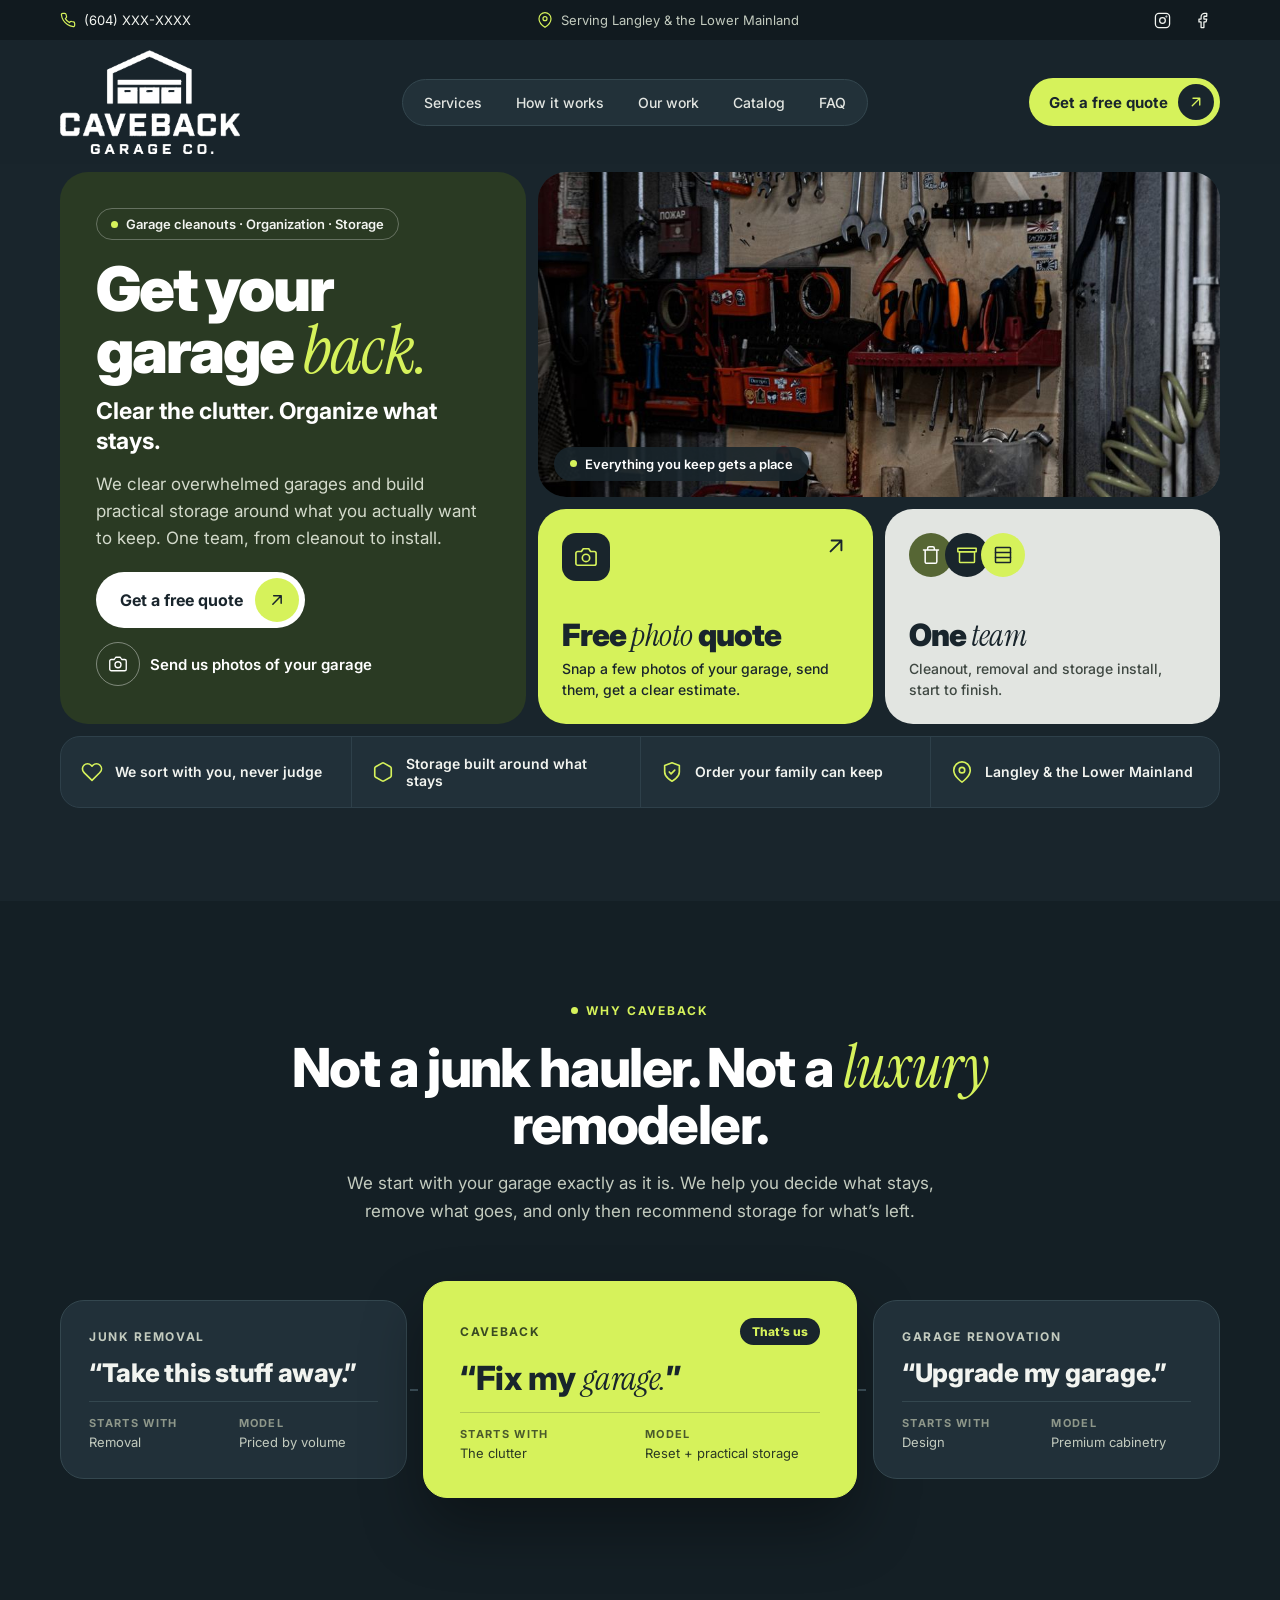
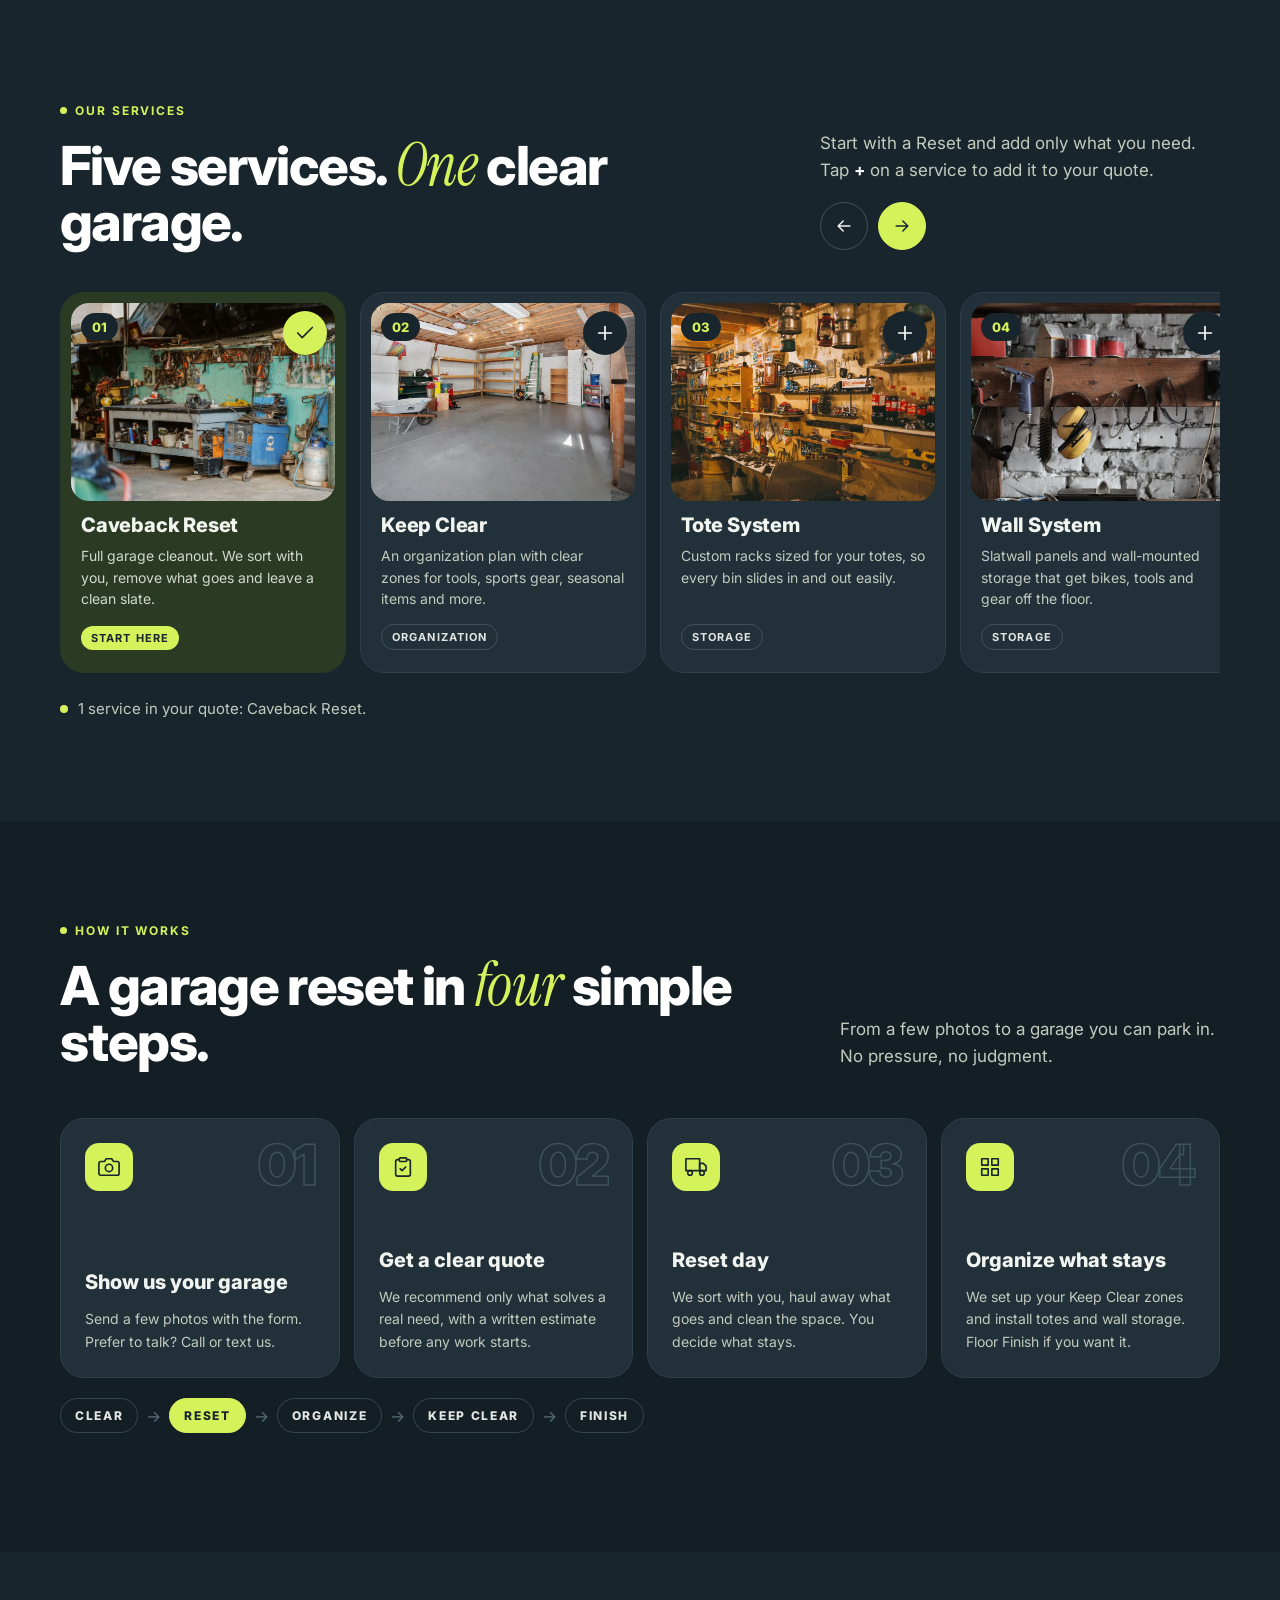
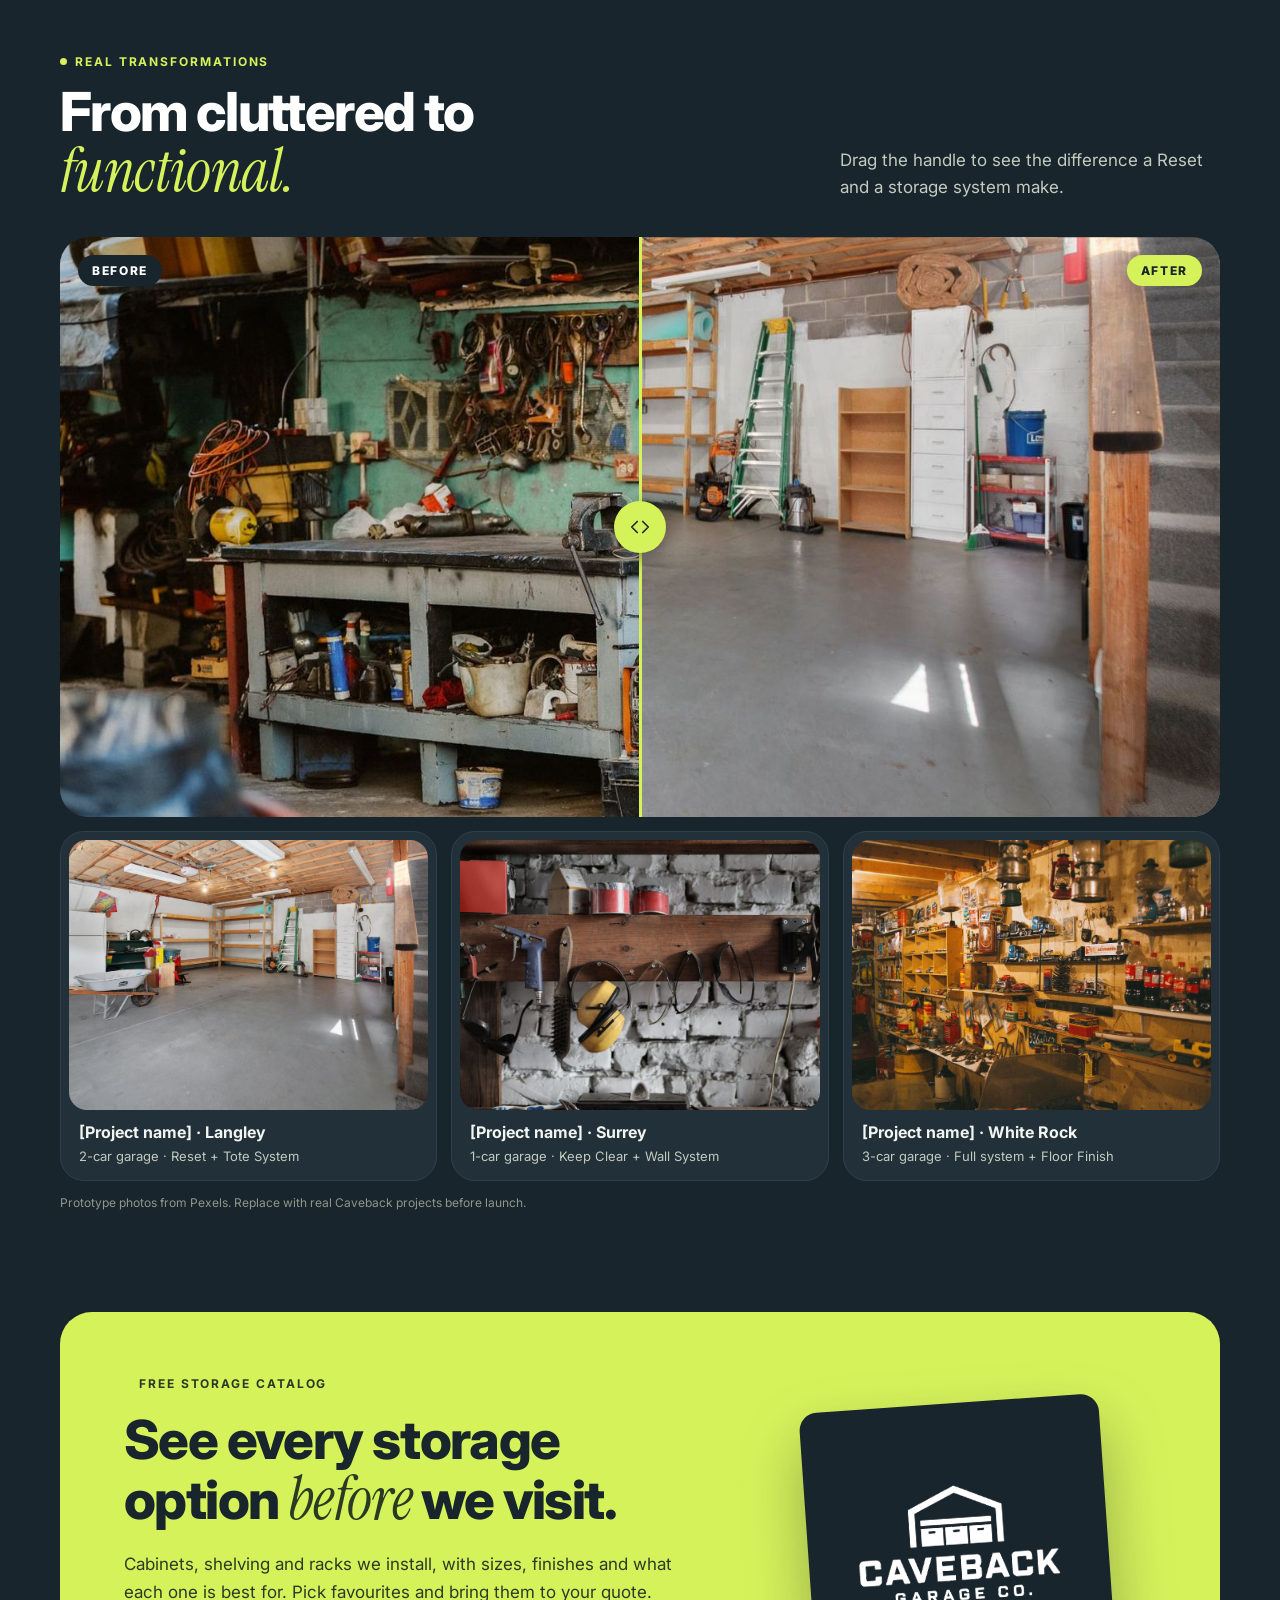
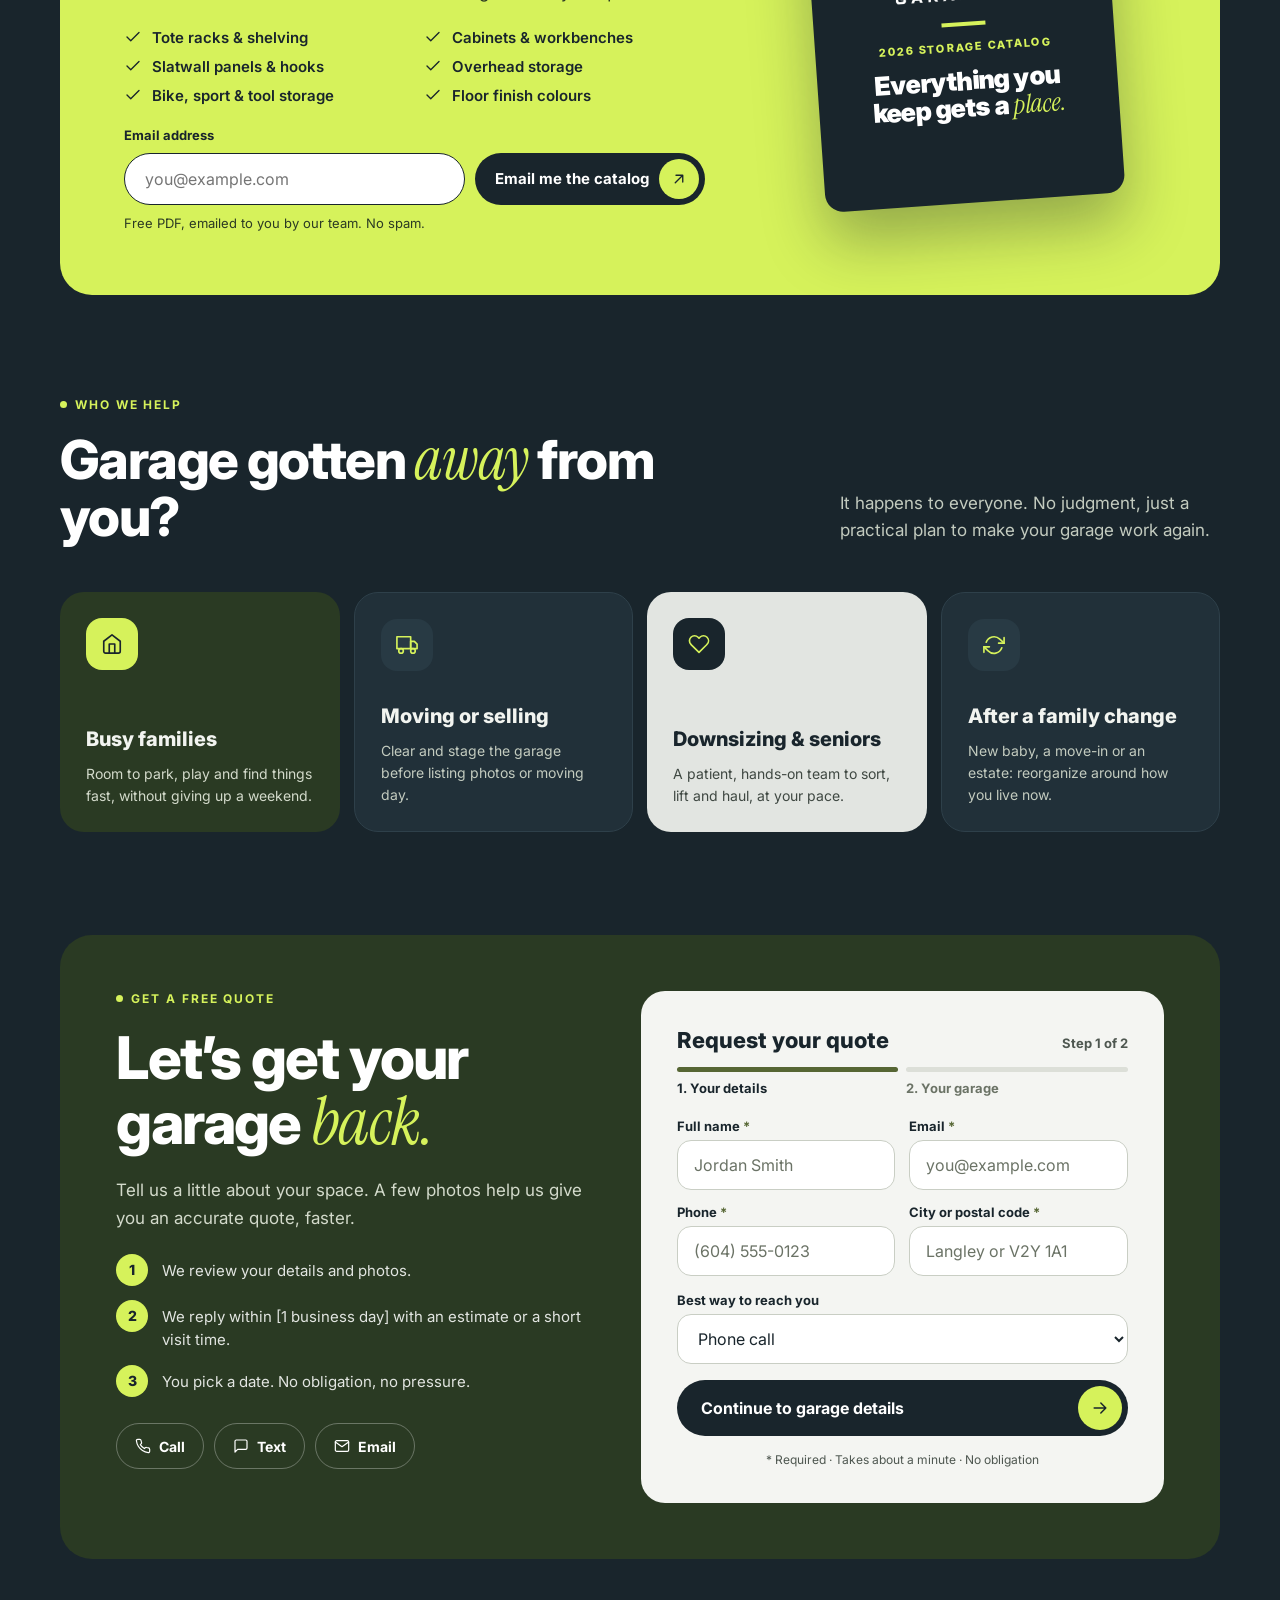
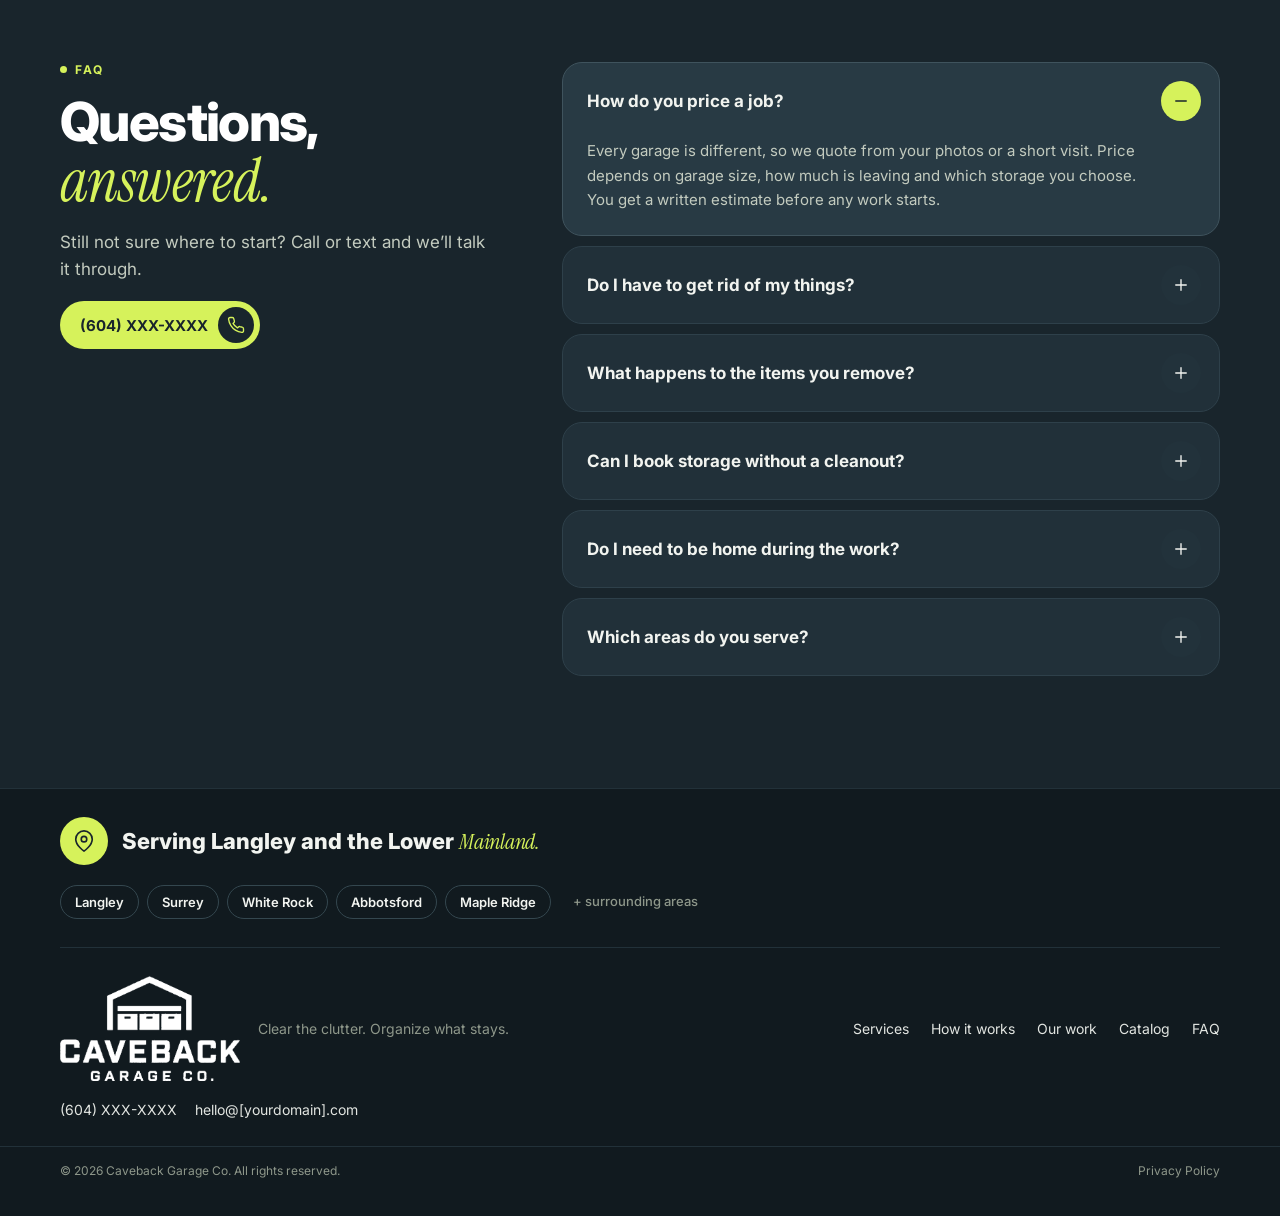
==== commit c2490782: "v2: shorter hero, backgrounds on Cave Charcoal Hero fits the first screen on 1280x720 and up. Page b" ====
--- a/site/v2/index.html
+++ b/site/v2/index.html
@@ -8,10 +8,10 @@
 <meta name="description" content="Garage cleanouts, organization and practical storage in Langley and the Lower Mainland.">
 <link rel="stylesheet" href="https://fonts.googleapis.com/css2?family=Inter:opsz,wght@14..32,400..900&amp;family=Instrument+Serif:ital@0;1&amp;display=swap">
 <style>
-body{margin:0;background:#121A1F}
+body{margin:0;background:#19252C}
 *{box-sizing:border-box}
 a{color:#D6F25B}a:hover{color:#E8F9A0}
-.pg{background:#121A1F;color:#F2F4F0;font-family:'Inter',system-ui,sans-serif;-webkit-font-smoothing:antialiased;font-optical-sizing:auto;overflow-x:clip}
+.pg{background:#19252C;color:#F2F4F0;font-family:'Inter',system-ui,sans-serif;-webkit-font-smoothing:antialiased;font-optical-sizing:auto;overflow-x:clip}
 .wrap{max-width:1240px;margin:0 auto;padding:0 clamp(16px,3.4vw,40px)}
 .i{width:22px;height:22px;fill:none;stroke:currentColor;stroke-width:1.8;stroke-linecap:round;stroke-linejoin:round;flex-shrink:0}
 .sr{position:absolute;width:1px;height:1px;overflow:hidden;clip:rect(0 0 0 0);white-space:nowrap}
@@ -30,60 +30,60 @@
 .btn-white{display:inline-flex;align-items:center;gap:12px;background:#FFFFFF;color:#19252C;text-decoration:none;font-weight:700;font-size:16px;padding:6px 6px 6px 24px;border-radius:999px;min-height:56px}
 .btn-white:hover{background:#E2E5E1;color:#19252C}
 .btn-white .dot{display:flex;align-items:center;justify-content:center;width:44px;height:44px;border-radius:50%;background:#D6F25B;color:#19252C}
-.circ{display:inline-flex;align-items:center;justify-content:center;width:48px;height:48px;border-radius:50%;border:1.5px solid #3A4D57;background:transparent;color:#F2F4F0;cursor:pointer;padding:0}
+.circ{display:inline-flex;align-items:center;justify-content:center;width:48px;height:48px;border-radius:50%;border:1.5px solid #3F535D;background:transparent;color:#F2F4F0;cursor:pointer;padding:0}
 .circ:hover{border-color:#D6F25B;color:#D6F25B}
 .circ-lime{background:#D6F25B;border-color:#D6F25B;color:#19252C}
 .circ-lime:hover{background:#E4F88A;color:#19252C}
 .slats{background-image:repeating-linear-gradient(180deg,rgba(255,255,255,0.035) 0 2px,transparent 2px 26px)}
 /* header */
-.ub{background:#0D1418;font-size:13px;color:#C3CBBF}
+.ub{background:#111A1F;font-size:13px;color:#C3CBBF}
 .ub .wrap{display:flex;justify-content:space-between;align-items:center;gap:16px;min-height:40px}
 .ub a{color:#F2F4F0;text-decoration:none}
-.hdr{position:sticky;top:0;z-index:40;background:rgba(18,26,31,0.92);backdrop-filter:blur(10px);-webkit-backdrop-filter:blur(10px)}
+.hdr{position:sticky;top:0;z-index:40;background:rgba(25,37,44,0.94);backdrop-filter:blur(10px);-webkit-backdrop-filter:blur(10px)}
 .hdr .wrap{display:flex;justify-content:space-between;align-items:center;gap:20px;padding-top:10px;padding-bottom:10px}
-.navpill{display:flex;gap:2px;background:#1E2C34;border:1px solid #2C3D46;border-radius:999px;padding:5px}
+.navpill{display:flex;gap:2px;background:#223139;border:1px solid #34474F;border-radius:999px;padding:5px}
 .navpill a{color:#E2E5E1;text-decoration:none;font-size:14px;font-weight:500;padding:9px 16px;border-radius:999px}
-.navpill a:hover{background:#2C3D46;color:#FFFFFF}
+.navpill a:hover{background:#34474F;color:#FFFFFF}
 .menu-btn{display:none}
 .mnav{display:flex;flex-direction:column;gap:4px;padding:8px 0 16px}
-.mnav a{color:#F2F4F0;text-decoration:none;font-size:20px;font-weight:700;padding:12px 4px;border-bottom:1px solid #22323B}
+.mnav a{color:#F2F4F0;text-decoration:none;font-size:20px;font-weight:700;padding:12px 4px;border-bottom:1px solid #283A44}
 /* hero bento */
-.bento{display:grid;grid-template-columns:1.25fr .9fr .9fr;grid-template-rows:auto auto;gap:12px;padding-top:12px}
-.b-main{grid-row:1 / span 2;background:#2A3A23;border-radius:28px;padding:clamp(28px,3.4vw,48px);display:flex;flex-direction:column;justify-content:space-between;gap:28px;min-height:560px;position:relative;overflow:hidden}
-.b-photo{grid-column:2 / span 2;border-radius:28px;overflow:hidden;position:relative;min-height:330px;background:#22323B}
+.bento{display:grid;grid-template-columns:1.25fr .9fr .9fr;grid-template-rows:auto auto;gap:12px;padding-top:8px}
+.b-main{grid-row:1 / span 2;background:#2A3A23;border-radius:28px;padding:clamp(24px,2.8vw,40px);display:flex;flex-direction:column;justify-content:space-between;gap:20px;position:relative;overflow:hidden}
+.b-photo{grid-column:2 / span 2;border-radius:28px;overflow:hidden;position:relative;min-height:clamp(220px,24vw,300px);background:#283A44}
 .b-photo img{position:absolute;inset:0;width:100%;height:100%;object-fit:cover;display:block}
-.b-lime{background:#D6F25B;color:#19252C;border-radius:28px;padding:24px;display:flex;flex-direction:column;justify-content:space-between;gap:20px;min-height:220px;text-decoration:none}
+.b-lime{background:#D6F25B;color:#19252C;border-radius:28px;padding:24px;display:flex;flex-direction:column;justify-content:space-between;gap:14px;min-height:clamp(160px,15vw,190px);text-decoration:none}
 .b-lime:hover{color:#19252C;background:#E1F77C}
-.b-concrete{background:#E2E5E1;color:#19252C;border-radius:28px;padding:24px;display:flex;flex-direction:column;justify-content:space-between;gap:20px;min-height:220px}
-.h1{margin:0;font-size:clamp(48px,6vw,92px);line-height:.95;font-weight:900;letter-spacing:-.035em;color:#FFFFFF}
+.b-concrete{background:#E2E5E1;color:#19252C;border-radius:28px;padding:24px;display:flex;flex-direction:column;justify-content:space-between;gap:14px;min-height:clamp(160px,15vw,190px)}
+.h1{margin:0;font-size:clamp(42px,4.8vw,72px);line-height:.95;font-weight:900;letter-spacing:-.035em;color:#FFFFFF}
 .h1 .serif{font-size:1.1em;color:#D6F25B}
 .tag{display:inline-flex;align-items:center;gap:8px;align-self:flex-start;border:1px solid rgba(255,255,255,.28);border-radius:999px;padding:7px 14px;font-size:13px;font-weight:600;color:#F2F4F0}
 .tag::before{content:"";width:7px;height:7px;border-radius:50%;background:#D6F25B}
 /* trust */
-.trust{display:grid;grid-template-columns:repeat(4,minmax(0,1fr));gap:0;margin-top:12px;background:#1A262D;border:1px solid #26363F;border-radius:20px}
-.trust li{display:flex;align-items:center;gap:12px;padding:18px 20px;font-size:14px;font-weight:600;border-left:1px solid #26363F}
+.trust{display:grid;grid-template-columns:repeat(4,minmax(0,1fr));gap:0;margin-top:12px;background:#213039;border:1px solid #2E404A;border-radius:20px}
+.trust li{display:flex;align-items:center;gap:12px;padding:18px 20px;font-size:14px;font-weight:600;border-left:1px solid #2E404A}
 .trust li:first-child{border-left:0}
 .trust .i{color:#D6F25B}
 /* spectrum */
 .spec{display:grid;grid-template-columns:1fr 1.25fr 1fr;gap:16px;align-items:center;position:relative;margin-top:56px}
-.spec::before{content:"";position:absolute;left:4%;right:4%;top:50%;height:2px;background:repeating-linear-gradient(90deg,#3A4D57 0 8px,transparent 8px 16px)}
-.spec-card{position:relative;background:#1A262D;border:1px solid #2C3D46;border-radius:24px;padding:28px;display:flex;flex-direction:column;gap:14px}
+.spec::before{content:"";position:absolute;left:4%;right:4%;top:50%;height:2px;background:repeating-linear-gradient(90deg,#3F535D 0 8px,transparent 8px 16px)}
+.spec-card{position:relative;background:#213039;border:1px solid #34474F;border-radius:24px;padding:28px;display:flex;flex-direction:column;gap:14px}
 .spec-card.hi{background:#D6F25B;color:#19252C;border-color:#D6F25B;padding:36px;box-shadow:0 30px 60px rgba(0,0,0,.35)}
 .spec-k{font-size:12px;font-weight:700;letter-spacing:.14em;text-transform:uppercase;color:#C3CBBF}
 .spec-card.hi .spec-k{color:#3A4A22}
 .spec-q{font-size:clamp(22px,2vw,28px);font-weight:800;line-height:1.15;letter-spacing:-.01em}
-.spec-meta{display:grid;grid-template-columns:1fr 1fr;gap:10px;border-top:1px solid #2C3D46;padding-top:14px;font-size:13px;color:#C3CBBF}
+.spec-meta{display:grid;grid-template-columns:1fr 1fr;gap:10px;border-top:1px solid #34474F;padding-top:14px;font-size:13px;color:#C3CBBF}
 .spec-card.hi .spec-meta{border-color:rgba(25,37,44,.2);color:#2B3A23}
 .spec-meta b{display:block;font-size:11px;letter-spacing:.12em;text-transform:uppercase;margin-bottom:4px;color:#8E978A}
 .spec-card.hi .spec-meta b{color:#4A5A2B}
 /* services */
 .track{list-style:none;margin:0;padding:2px 2px 8px;display:flex;gap:14px;overflow-x:auto;scroll-snap-type:x mandatory;scroll-behavior:smooth;scrollbar-width:none;position:relative}
 .track::-webkit-scrollbar{display:none}
-.svc{flex:0 0 286px;scroll-snap-align:start;background:#1A262D;border:1px solid #26363F;border-radius:24px;padding:10px 10px 22px;display:flex;flex-direction:column;gap:12px;position:relative}
+.svc{flex:0 0 286px;scroll-snap-align:start;background:#213039;border:1px solid #2E404A;border-radius:24px;padding:10px 10px 22px;display:flex;flex-direction:column;gap:12px;position:relative}
 .svc.feat{background:#2A3A23;border-color:#2A3A23}
-.svc-img{position:relative;border-radius:18px;overflow:hidden;aspect-ratio:4/3;background:#22323B}
+.svc-img{position:relative;border-radius:18px;overflow:hidden;aspect-ratio:4/3;background:#283A44}
 .svc-img img{width:100%;height:100%;object-fit:cover;display:block}
-.svc-num{position:absolute;top:10px;left:10px;font-size:13px;font-weight:800;background:#121A1F;color:#D6F25B;border-radius:999px;padding:6px 11px}
+.svc-num{position:absolute;top:10px;left:10px;font-size:13px;font-weight:800;background:#19252C;color:#D6F25B;border-radius:999px;padding:6px 11px}
 .svc-add{position:absolute;top:8px;right:8px;width:44px;height:44px;border-radius:50%;border:0;display:flex;align-items:center;justify-content:center;cursor:pointer}
 .svc-body{padding:0 10px;display:flex;flex-direction:column;gap:8px;flex-grow:1}
 .svc h3{margin:0;font-size:20px;font-weight:800;letter-spacing:-.01em}
@@ -91,26 +91,26 @@
 .svc-tag{align-self:flex-start;font-size:11px;font-weight:700;letter-spacing:.1em;text-transform:uppercase;border-radius:999px;padding:5px 10px;margin-top:6px}
 /* steps */
 .steps{list-style:none;margin:48px 0 0;padding:0;display:grid;grid-template-columns:repeat(4,minmax(0,1fr));gap:14px}
-.step{background:#1A262D;border:1px solid #26363F;border-radius:24px;padding:24px;display:flex;flex-direction:column;gap:14px;min-height:260px}
+.step{background:#213039;border:1px solid #2E404A;border-radius:24px;padding:24px;display:flex;flex-direction:column;gap:14px;min-height:260px}
 .step-top{display:flex;justify-content:space-between;align-items:flex-start}
 .step-ico{display:flex;align-items:center;justify-content:center;width:48px;height:48px;border-radius:14px;background:#D6F25B;color:#19252C}
 .step-num{font-size:56px;line-height:.8;font-weight:900;letter-spacing:-.04em;color:transparent;-webkit-text-stroke:1.5px #3E525D}
 .step h3{margin:auto 0 0;font-size:20px;font-weight:800}
 .step p{margin:0;font-size:14px;line-height:1.6;color:#C3CBBF}
 .journey{display:flex;flex-wrap:wrap;align-items:center;gap:8px;margin-top:20px}
-.journey span.c{font-size:12px;font-weight:800;letter-spacing:.14em;border:1px solid #2C3D46;border-radius:999px;padding:9px 14px;color:#E2E5E1}
+.journey span.c{font-size:12px;font-weight:800;letter-spacing:.14em;border:1px solid #34474F;border-radius:999px;padding:9px 14px;color:#E2E5E1}
 .journey span.c.on{background:#D6F25B;border-color:#D6F25B;color:#19252C}
 .journey .ar{color:#5C707B}
 /* work */
-.ba{position:relative;border-radius:28px;overflow:hidden;aspect-ratio:16/8;user-select:none;background:#22323B}
+.ba{position:relative;border-radius:28px;overflow:hidden;aspect-ratio:16/8;user-select:none;background:#283A44}
 .ba img{position:absolute;inset:0;width:100%;height:100%;object-fit:cover;display:block}
 .ba-range{position:absolute;inset:0;width:100%;height:100%;opacity:0;margin:0;cursor:ew-resize;z-index:4}
 .ba-range:focus-visible ~ .ba-handle .ba-knob{outline:3px solid #D6F25B;outline-offset:3px}
 .ba-tag{position:absolute;top:18px;z-index:2;font-size:12px;font-weight:800;letter-spacing:.14em;padding:8px 14px;border-radius:999px}
-.ba-card{position:absolute;left:18px;bottom:18px;z-index:5;background:#121A1F;border-radius:20px;padding:18px 20px;display:flex;flex-direction:column;gap:10px;max-width:300px;pointer-events:none}
+.ba-card{position:absolute;left:18px;bottom:18px;z-index:5;background:#19252C;border-radius:20px;padding:18px 20px;display:flex;flex-direction:column;gap:10px;max-width:300px;pointer-events:none}
 .ba-card li{display:flex;gap:10px;align-items:center;font-size:14px;font-weight:600}
 .gal{list-style:none;margin:14px 0 0;padding:0;display:grid;grid-template-columns:repeat(3,minmax(0,1fr));gap:14px}
-.gal li{background:#1A262D;border:1px solid #26363F;border-radius:24px;padding:8px 8px 16px;display:flex;flex-direction:column;gap:12px}
+.gal li{background:#213039;border:1px solid #2E404A;border-radius:24px;padding:8px 8px 16px;display:flex;flex-direction:column;gap:12px}
 .gal img{width:100%;aspect-ratio:4/3;object-fit:cover;border-radius:18px;display:block}
 .gal strong{font-size:16px;padding:0 10px}
 .gal span{font-size:13px;color:#C3CBBF;padding:0 10px;margin-top:-6px}
@@ -150,31 +150,34 @@
 .chip{display:inline-flex;align-items:center;gap:6px;min-height:44px;padding:0 16px;border-radius:999px;font-weight:600;font-size:14px;cursor:pointer}
 .drop{display:flex;align-items:center;gap:14px;border:1.5px dashed #A9B0A3;border-radius:14px;padding:14px 16px;background:#FFFFFF;cursor:pointer}
 /* faq */
-.faq-row{background:#1A262D;border:1px solid #26363F;border-radius:20px;margin-bottom:10px}
-.faq-row.open{background:#22323B;border-color:#3A4D57}
+.faq-row{background:#213039;border:1px solid #2E404A;border-radius:20px;margin-bottom:10px}
+.faq-row.open{background:#283A44;border-color:#3F535D}
 .faq-q{width:100%;display:flex;justify-content:space-between;align-items:center;gap:16px;background:transparent;border:0;padding:18px 18px 18px 24px;text-align:left;color:#F2F4F0;font-size:17px;font-weight:700;cursor:pointer;min-height:64px}
 .faq-ico{display:flex;align-items:center;justify-content:center;width:40px;height:40px;border-radius:50%;flex-shrink:0}
 /* footer */
-.foot{background:#0D1418;border-top:1px solid #1E2C34;overflow:hidden}
+.foot{background:#111A1F;border-top:1px solid #223139;overflow:hidden}
 .foot-row{display:flex;justify-content:space-between;align-items:center;gap:20px 40px;flex-wrap:wrap;padding:28px 0}
 .foot a{color:#E2E5E1;text-decoration:none}
 .foot a:hover{color:#D6F25B}
 .cities{list-style:none;margin:0;padding:0;display:flex;flex-wrap:wrap;gap:8px}
-.cities li{font-size:13px;font-weight:600;border:1px solid #2C3D46;border-radius:999px;padding:8px 14px}
-.giant{font-size:clamp(44px,8.2vw,118px);font-weight:900;letter-spacing:-.045em;line-height:1;color:#1E2C34;margin:8px 0 0;padding-bottom:20px;overflow-wrap:break-word}
-.giant .serif{color:#22323B}
+.cities li{font-size:13px;font-weight:600;border:1px solid #34474F;border-radius:999px;padding:8px 14px}
+.giant{font-size:clamp(44px,8.2vw,118px);font-weight:900;letter-spacing:-.045em;line-height:1;color:#223139;margin:8px 0 0;padding-bottom:20px;overflow-wrap:break-word}
+.giant .serif{color:#283A44}
 .mcta{display:none}
 /* responsive */
+@media (min-width:1001px) and (max-height:760px){
+.ub{display:none}
+}
 @media (max-width:1000px){
 .navpill{display:none}
 .hdr-phone{display:none}
 .menu-btn{display:inline-flex}
 .bento{grid-template-columns:1fr 1fr}
 .b-main{grid-row:auto;grid-column:1 / span 2;min-height:0}
-.b-photo{grid-column:1 / span 2;min-height:300px}
+.b-photo{grid-column:1 / span 2;min-height:240px}
 .trust{grid-template-columns:repeat(2,minmax(0,1fr))}
 .trust li:nth-child(3){border-left:0}
-.trust li:nth-child(n+3){border-top:1px solid #26363F}
+.trust li:nth-child(n+3){border-top:1px solid #2E404A}
 .spec{grid-template-columns:1fr;gap:12px}
 .spec::before{display:none}
 .spec-card.hi{order:-1}
@@ -191,27 +194,27 @@
 .ub .wrap{justify-content:center}
 .hdr-cta-label{display:none}
 .hdr-cta{padding:6px !important}
-.b-lime,.b-concrete{min-height:190px;padding:20px}
+.b-lime,.b-concrete{min-height:160px;padding:18px}
 .trust{grid-template-columns:1fr}
-.trust li{border-left:0 !important;border-top:1px solid #26363F}
+.trust li{border-left:0 !important;border-top:1px solid #2E404A}
 .trust li:first-child{border-top:0}
 .steps{grid-template-columns:1fr}
 .step{min-height:0}
 .gal{display:flex;overflow-x:auto;scroll-snap-type:x mandatory;scrollbar-width:none}
 .gal li{flex:0 0 82%;scroll-snap-align:start}
-.ba-card{position:relative;left:auto;bottom:auto;max-width:none;margin:12px 0 0;background:#1A262D}
+.ba-card{position:relative;left:auto;bottom:auto;max-width:none;margin:12px 0 0;background:#213039}
 .ba-wrap .ba{aspect-ratio:1/1}
 .cat-list{grid-template-columns:1fr}
 .who{grid-template-columns:1fr}
 .who li{min-height:0}
 .fgrid{grid-template-columns:1fr}
 .giant{font-size:13.5vw;line-height:1.02}
-.mcta{display:grid;grid-template-columns:1fr 1.5fr;gap:8px;position:fixed;left:0;right:0;bottom:0;z-index:60;padding:10px 12px;background:rgba(13,20,24,0.97);border-top:1px solid #26363F}
+.mcta{display:grid;grid-template-columns:1fr 1.5fr;gap:8px;position:fixed;left:0;right:0;bottom:0;z-index:60;padding:10px 12px;background:rgba(17,26,31,0.97);border-top:1px solid #2E404A}
 .pg{padding-bottom:72px}
 }
 
 [hidden]{display:none !important}
-.svc-add{background:#121A1F;color:#FFFFFF}
+.svc-add{background:#19252C;color:#FFFFFF}
 .svc-add[aria-pressed="true"]{background:#D6F25B;color:#19252C}
 .chip{border:1.5px solid #C9CEC4;background:#FFFFFF;color:#19252C}
 .chip[aria-pressed="true"]{background:#566634;border-color:#566634;color:#FFFFFF}
@@ -262,7 +265,7 @@
 <div class="bento">
 <div class="b-main slats">
 <span class="tag">Garage cleanouts · Organization · Storage</span>
-<div style="display:flex;flex-direction:column;gap:22px">
+<div style="display:flex;flex-direction:column;gap:14px">
 <h1 class="h1">Get your garage <span class="serif">back.</span></h1>
 <p style="margin:0;font-size:clamp(20px,1.8vw,24px);font-weight:700;line-height:1.3;color:#FFFFFF">Clear the clutter. Organize what stays.</p>
 <p style="margin:0;font-size:17px;line-height:1.6;color:#D3DACB;max-width:460px">We clear overwhelmed garages and build practical storage around what you actually want to keep. One team, from cleanout to install.</p>
@@ -274,7 +277,7 @@
 </div>
 <div class="b-photo">
 <img src="img/hero-garage-wall.jpg" alt="An organized garage wall with tools hung on a pegboard">
-<span style="position:absolute;left:16px;bottom:16px;display:inline-flex;align-items:center;gap:8px;background:rgba(18,26,31,0.88);color:#FFFFFF;border-radius:999px;padding:9px 16px;font-size:13px;font-weight:600"><span style="width:7px;height:7px;border-radius:50%;background:#D6F25B"></span>Everything you keep gets a place</span>
+<span style="position:absolute;left:16px;bottom:16px;display:inline-flex;align-items:center;gap:8px;background:rgba(25,37,44,0.9);color:#FFFFFF;border-radius:999px;padding:9px 16px;font-size:13px;font-weight:600"><span style="width:7px;height:7px;border-radius:50%;background:#D6F25B"></span>Everything you keep gets a place</span>
 </div>
 <a class="b-lime" href="#quote">
 <div style="display:flex;justify-content:space-between;align-items:flex-start"><span style="display:flex;align-items:center;justify-content:center;width:48px;height:48px;border-radius:14px;background:#19252C;color:#D6F25B"><svg class="i" viewBox="0 0 24 24" aria-hidden="true"><path d="M23 19a2 2 0 0 1-2 2H3a2 2 0 0 1-2-2V8a2 2 0 0 1 2-2h4l2-3h6l2 3h4a2 2 0 0 1 2 2z"></path><circle cx="12" cy="13" r="4"></circle></svg></span><svg class="i" viewBox="0 0 24 24" aria-hidden="true" style="width:26px;height:26px"><path d="M7 17L17 7M8 7h9v9"></path></svg></div>
@@ -295,7 +298,7 @@
 </section>
 
 <!-- WHY CAVEBACK (spectrum) -->
-<section class="sec" aria-labelledby="why-h" style="background:#0F171B">
+<section class="sec" aria-labelledby="why-h" style="background:#141F25">
 <div class="wrap">
 <div style="display:flex;flex-direction:column;align-items:center;text-align:center;gap:18px;max-width:780px;margin:0 auto">
 <p class="eyebrow">Why Caveback</p>
@@ -320,9 +323,9 @@
 </div>
 <ul class="track" id="svc-track" aria-label="Caveback services">
 <li class="svc feat"><div class="svc-img"><img src="img/before-cluttered.jpg" alt="" loading="lazy"><span class="svc-num">01</span><button class="svc-add" type="button" aria-pressed="false" aria-label="Add Caveback Reset to quote" data-svc="reset"><svg class="i" viewBox="0 0 24 24" aria-hidden="true"><path d="M12 5v14M5 12h14"></path></svg></button></div><div class="svc-body"><h3>Caveback Reset</h3><p style="color:#D3DACB">Full garage cleanout. We sort with you, remove what goes and leave a clean slate.</p><span class="svc-tag" style="background:#D6F25B;color:#19252C">Start here</span></div></li>
-<li class="svc"><div class="svc-img"><img src="img/project-clear-floor.jpg" alt="" loading="lazy"><span class="svc-num">02</span><button class="svc-add" type="button" aria-pressed="false" aria-label="Add Keep Clear to quote" data-svc="keep"><svg class="i" viewBox="0 0 24 24" aria-hidden="true"><path d="M12 5v14M5 12h14"></path></svg></button></div><div class="svc-body"><h3>Keep Clear</h3><p>An organization plan with clear zones for tools, sports gear, seasonal items and more.</p><span class="svc-tag" style="border:1px solid #3A4D57;color:#E2E5E1">Organization</span></div></li>
-<li class="svc"><div class="svc-img"><img src="img/project-shelves.jpg" alt="" loading="lazy"><span class="svc-num">03</span><button class="svc-add" type="button" aria-pressed="false" aria-label="Add Tote System to quote" data-svc="tote"><svg class="i" viewBox="0 0 24 24" aria-hidden="true"><path d="M12 5v14M5 12h14"></path></svg></button></div><div class="svc-body"><h3>Tote System</h3><p>Custom racks sized for your totes, so every bin slides in and out easily.</p><span class="svc-tag" style="border:1px solid #3A4D57;color:#E2E5E1">Storage</span></div></li>
-<li class="svc"><div class="svc-img"><img src="img/project-tool-wall.jpg" alt="" loading="lazy"><span class="svc-num">04</span><button class="svc-add" type="button" aria-pressed="false" aria-label="Add Wall System to quote" data-svc="wall"><svg class="i" viewBox="0 0 24 24" aria-hidden="true"><path d="M12 5v14M5 12h14"></path></svg></button></div><div class="svc-body"><h3>Wall System</h3><p>Slatwall panels and wall-mounted storage that get bikes, tools and gear off the floor.</p><span class="svc-tag" style="border:1px solid #3A4D57;color:#E2E5E1">Storage</span></div></li>
+<li class="svc"><div class="svc-img"><img src="img/project-clear-floor.jpg" alt="" loading="lazy"><span class="svc-num">02</span><button class="svc-add" type="button" aria-pressed="false" aria-label="Add Keep Clear to quote" data-svc="keep"><svg class="i" viewBox="0 0 24 24" aria-hidden="true"><path d="M12 5v14M5 12h14"></path></svg></button></div><div class="svc-body"><h3>Keep Clear</h3><p>An organization plan with clear zones for tools, sports gear, seasonal items and more.</p><span class="svc-tag" style="border:1px solid #3F535D;color:#E2E5E1">Organization</span></div></li>
+<li class="svc"><div class="svc-img"><img src="img/project-shelves.jpg" alt="" loading="lazy"><span class="svc-num">03</span><button class="svc-add" type="button" aria-pressed="false" aria-label="Add Tote System to quote" data-svc="tote"><svg class="i" viewBox="0 0 24 24" aria-hidden="true"><path d="M12 5v14M5 12h14"></path></svg></button></div><div class="svc-body"><h3>Tote System</h3><p>Custom racks sized for your totes, so every bin slides in and out easily.</p><span class="svc-tag" style="border:1px solid #3F535D;color:#E2E5E1">Storage</span></div></li>
+<li class="svc"><div class="svc-img"><img src="img/project-tool-wall.jpg" alt="" loading="lazy"><span class="svc-num">04</span><button class="svc-add" type="button" aria-pressed="false" aria-label="Add Wall System to quote" data-svc="wall"><svg class="i" viewBox="0 0 24 24" aria-hidden="true"><path d="M12 5v14M5 12h14"></path></svg></button></div><div class="svc-body"><h3>Wall System</h3><p>Slatwall panels and wall-mounted storage that get bikes, tools and gear off the floor.</p><span class="svc-tag" style="border:1px solid #3F535D;color:#E2E5E1">Storage</span></div></li>
 <li class="svc"><div class="svc-img"><img src="img/after-organized.jpg" alt="" loading="lazy"><span class="svc-num">05</span><button class="svc-add" type="button" aria-pressed="false" aria-label="Add Floor Finish to quote" data-svc="floor"><svg class="i" viewBox="0 0 24 24" aria-hidden="true"><path d="M12 5v14M5 12h14"></path></svg></button></div><div class="svc-body"><h3>Floor Finish</h3><p>Professional floor coating for a durable, easy-to-clean finish.</p><span class="svc-tag" style="border:1px dashed #5C707B;color:#C3CBBF">Optional upgrade</span></div></li>
 </ul>
 <p role="status" style="margin:18px 0 0;display:flex;align-items:center;gap:10px;font-size:15px;color:#C3CBBF"><span style="width:8px;height:8px;border-radius:50%;background:#D6F25B;flex-shrink:0"></span><span id="svc-summary">No services selected yet.</span></p>
@@ -330,7 +333,7 @@
 </section>
 
 <!-- HOW IT WORKS -->
-<section id="how" class="sec" aria-labelledby="how-h" style="background:#0F171B">
+<section id="how" class="sec" aria-labelledby="how-h" style="background:#141F25">
 <div class="wrap">
 <div style="display:flex;justify-content:space-between;align-items:flex-end;gap:20px 48px;flex-wrap:wrap">
 <div style="display:flex;flex-direction:column;gap:16px;max-width:680px"><p class="eyebrow">How it works</p><h2 class="h2" id="how-h">A garage reset in <span class="serif">four</span> simple steps.</h2></div>
@@ -357,7 +360,7 @@
 <div class="ba" id="ba">
 <img src="img/before-cluttered.jpg" alt="Before: a cluttered workshop garage">
 <div style="position:absolute;inset:0;clip-path:inset(0 0 0 var(--split,50%))"><img src="img/after-organized.jpg" alt="After: a clear garage floor with organized shelving"></div>
-<span class="ba-tag" style="left:18px;background:#121A1F;color:#FFFFFF">BEFORE</span>
+<span class="ba-tag" style="left:18px;background:#19252C;color:#FFFFFF">BEFORE</span>
 <span class="ba-tag" style="right:18px;background:#D6F25B;color:#19252C">AFTER</span>
 <label class="sr" for="ba-v2">Compare before and after</label>
 <input class="ba-range" id="ba-v2" type="range" min="0" max="100" value="50">
@@ -417,9 +420,9 @@
 </div>
 <ul class="who">
 <li style="background:#2A3A23"><span style="display:flex;align-items:center;justify-content:center;width:52px;height:52px;border-radius:16px;background:#D6F25B;color:#19252C"><svg class="i" viewBox="0 0 24 24" aria-hidden="true"><path d="M3 9l9-7 9 7v11a2 2 0 0 1-2 2H5a2 2 0 0 1-2-2z"></path><path d="M9 22V12h6v10"></path></svg></span><h3>Busy families</h3><p style="color:#D3DACB">Room to park, play and find things fast, without giving up a weekend.</p></li>
-<li style="background:#1A262D;border:1px solid #26363F"><span style="display:flex;align-items:center;justify-content:center;width:52px;height:52px;border-radius:16px;background:#22323B;color:#D6F25B"><svg class="i" viewBox="0 0 24 24" aria-hidden="true"><rect x="1" y="3" width="15" height="13"></rect><path d="M16 8h4l3 3v5h-7V8z"></path><circle cx="5.5" cy="18.5" r="2.5"></circle><circle cx="18.5" cy="18.5" r="2.5"></circle></svg></span><h3>Moving or selling</h3><p style="color:#C3CBBF">Clear and stage the garage before listing photos or moving day.</p></li>
+<li style="background:#213039;border:1px solid #2E404A"><span style="display:flex;align-items:center;justify-content:center;width:52px;height:52px;border-radius:16px;background:#283A44;color:#D6F25B"><svg class="i" viewBox="0 0 24 24" aria-hidden="true"><rect x="1" y="3" width="15" height="13"></rect><path d="M16 8h4l3 3v5h-7V8z"></path><circle cx="5.5" cy="18.5" r="2.5"></circle><circle cx="18.5" cy="18.5" r="2.5"></circle></svg></span><h3>Moving or selling</h3><p style="color:#C3CBBF">Clear and stage the garage before listing photos or moving day.</p></li>
 <li style="background:#E2E5E1;color:#19252C"><span style="display:flex;align-items:center;justify-content:center;width:52px;height:52px;border-radius:16px;background:#19252C;color:#D6F25B"><svg class="i" viewBox="0 0 24 24" aria-hidden="true"><path d="M20.8 4.6a5.5 5.5 0 0 0-7.8 0L12 5.7l-1-1.1a5.5 5.5 0 0 0-7.8 7.8l1 1.1L12 21.2l7.8-7.8 1-1.1a5.5 5.5 0 0 0 0-7.7z"></path></svg></span><h3>Downsizing &amp; seniors</h3><p style="color:#3F4842">A patient, hands-on team to sort, lift and haul, at your pace.</p></li>
-<li style="background:#1A262D;border:1px solid #26363F"><span style="display:flex;align-items:center;justify-content:center;width:52px;height:52px;border-radius:16px;background:#22323B;color:#D6F25B"><svg class="i" viewBox="0 0 24 24" aria-hidden="true"><path d="M23 4v6h-6M1 20v-6h6"></path><path d="M3.5 9a9 9 0 0 1 14.8-3.4L23 10M1 14l4.6 4.4A9 9 0 0 0 20.5 15"></path></svg></span><h3>After a family change</h3><p style="color:#C3CBBF">New baby, a move-in or an estate: reorganize around how you live now.</p></li>
+<li style="background:#213039;border:1px solid #2E404A"><span style="display:flex;align-items:center;justify-content:center;width:52px;height:52px;border-radius:16px;background:#283A44;color:#D6F25B"><svg class="i" viewBox="0 0 24 24" aria-hidden="true"><path d="M23 4v6h-6M1 20v-6h6"></path><path d="M3.5 9a9 9 0 0 1 14.8-3.4L23 10M1 14l4.6 4.4A9 9 0 0 0 20.5 15"></path></svg></span><h3>After a family change</h3><p style="color:#C3CBBF">New baby, a move-in or an estate: reorganize around how you live now.</p></li>
 </ul>
 </div>
 </section>
@@ -537,7 +540,7 @@
 <!-- FOOTER -->
 <footer class="foot">
 <div class="wrap">
-<div class="foot-row" style="border-bottom:1px solid #1E2C34">
+<div class="foot-row" style="border-bottom:1px solid #223139">
 <div style="display:flex;gap:14px;align-items:center"><span style="display:flex;align-items:center;justify-content:center;width:48px;height:48px;border-radius:50%;background:#D6F25B;color:#19252C;flex-shrink:0"><svg class="i" viewBox="0 0 24 24" aria-hidden="true"><path d="M21 10c0 7-9 13-9 13s-9-6-9-13a9 9 0 0 1 18 0z"></path><circle cx="12" cy="10" r="3"></circle></svg></span><span style="font-size:clamp(18px,2vw,22px);font-weight:800">Serving Langley and the Lower <span class="serif" style="font-weight:400;color:#D6F25B">Mainland.</span></span></div>
 <ul class="cities"><li>Langley</li><li>Surrey</li><li>White Rock</li><li>Abbotsford</li><li>Maple Ridge</li><li style="border:0;color:#8E978A;font-weight:500">+ surrounding areas</li></ul>
 </div>
@@ -548,10 +551,10 @@
 </div>
 
 </div>
-<div style="border-top: 1px solid #1E2C34; height: 70px"><div class="wrap" style="display:flex;justify-content:space-between;gap:8px 20px;flex-wrap:wrap;padding-top:16px;padding-bottom:20px;font-size:12px;color:#8E978A"><span>© 2026 Caveback Garage Co. All rights reserved.</span><a href="#privacy" style="color:#8E978A">Privacy Policy</a></div></div>
+<div style="border-top: 1px solid #223139; height: 70px"><div class="wrap" style="display:flex;justify-content:space-between;gap:8px 20px;flex-wrap:wrap;padding-top:16px;padding-bottom:20px;font-size:12px;color:#8E978A"><span>© 2026 Caveback Garage Co. All rights reserved.</span><a href="#privacy" style="color:#8E978A">Privacy Policy</a></div></div>
 </footer>
 
-<div class="mcta"><a class="cpill" href="tel:+16040000000" style="justify-content:center;border-color:#3A4D57">Call</a><a class="btn-lime" href="#quote" style="justify-content:space-between">Get a free quote<span class="dot"><svg class="i" viewBox="0 0 24 24" aria-hidden="true" style="width:18px;height:18px"><path d="M7 17L17 7M8 7h9v9"></path></svg></span></a></div>
+<div class="mcta"><a class="cpill" href="tel:+16040000000" style="justify-content:center;border-color:#3F535D">Call</a><a class="btn-lime" href="#quote" style="justify-content:space-between">Get a free quote<span class="dot"><svg class="i" viewBox="0 0 24 24" aria-hidden="true" style="width:18px;height:18px"><path d="M7 17L17 7M8 7h9v9"></path></svg></span></a></div>
 </div>
 </body>
 </html>
